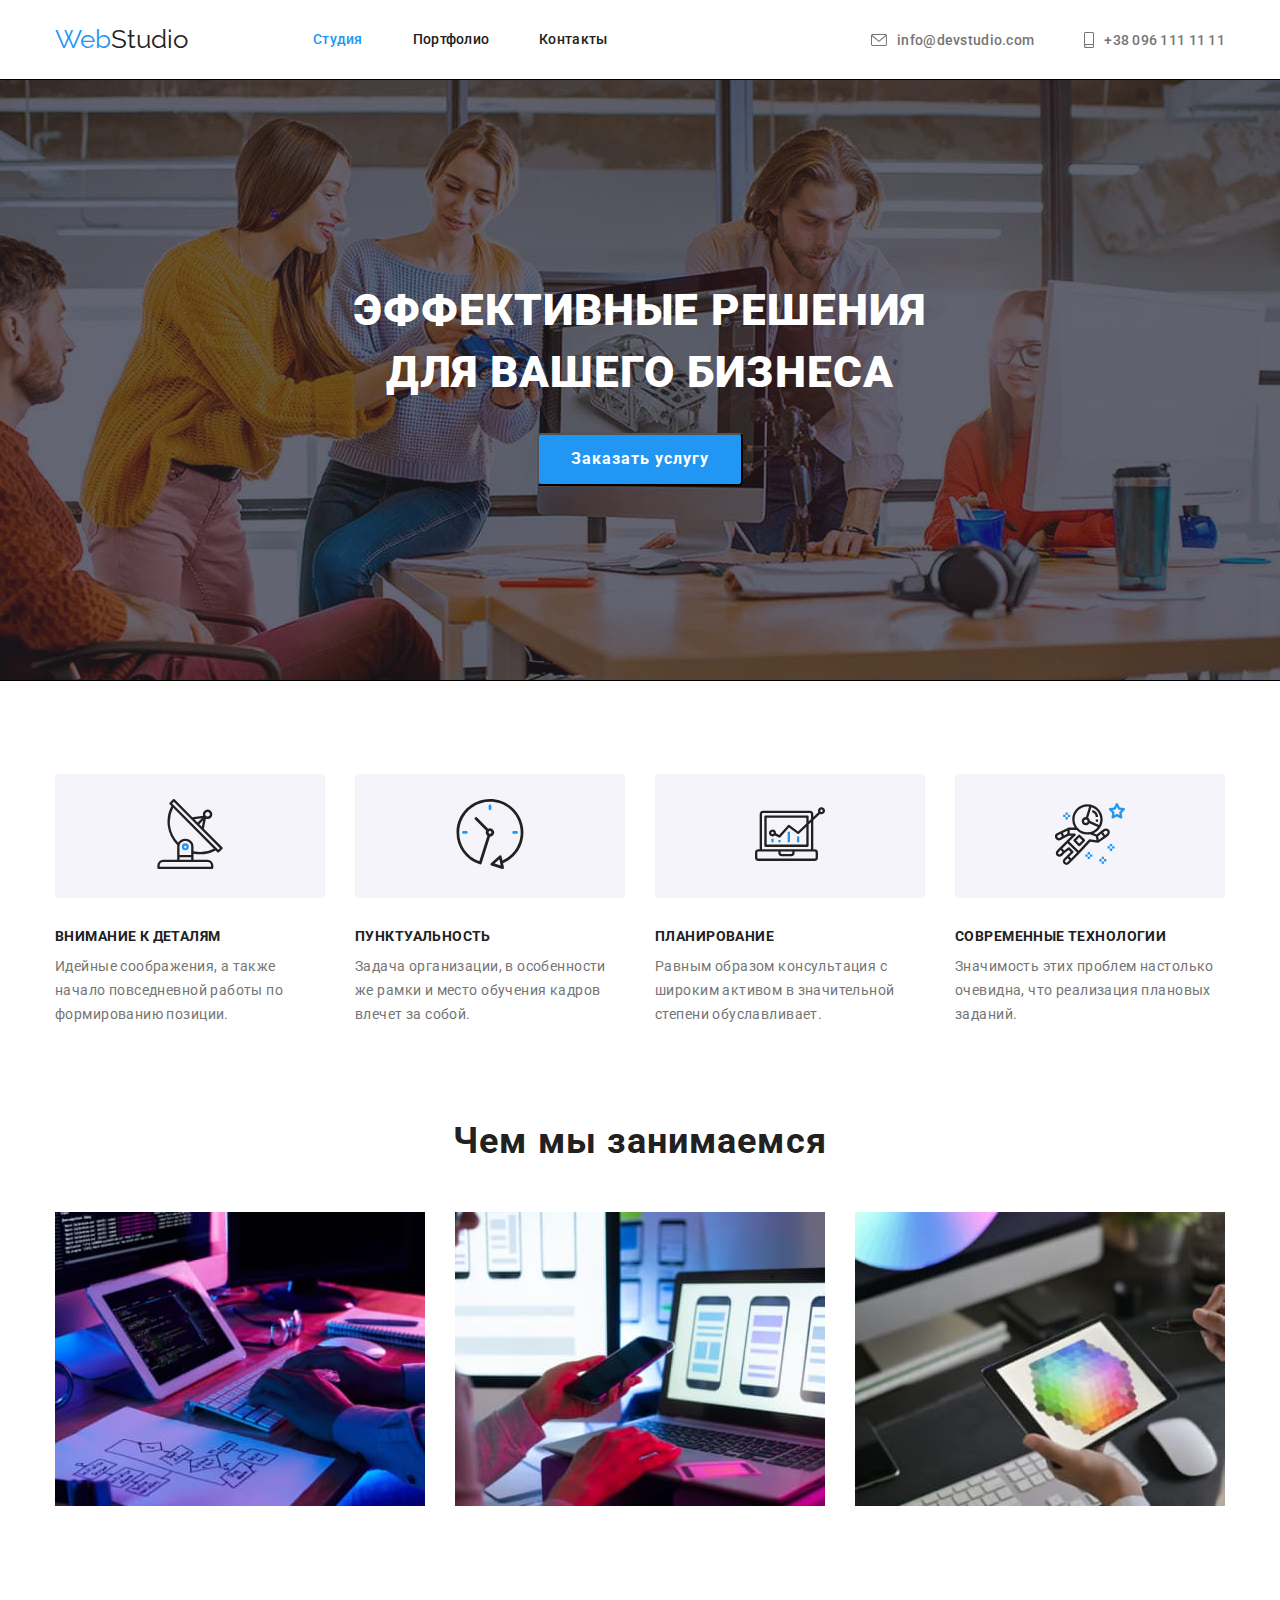
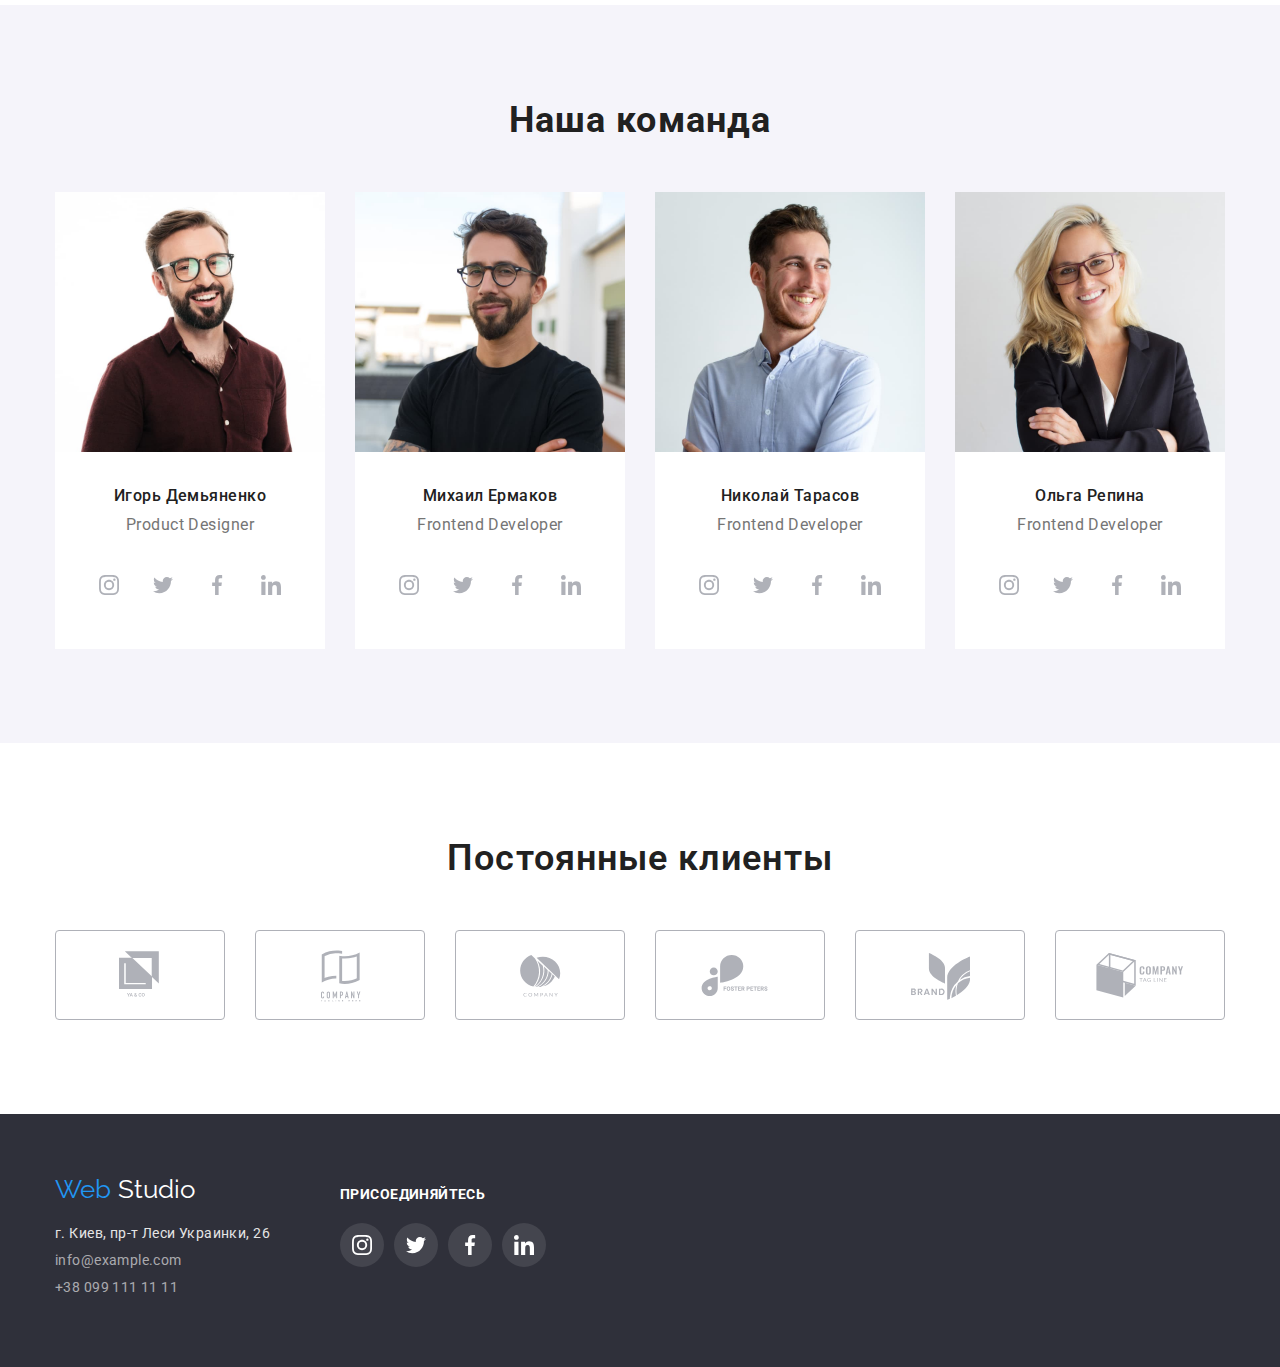
==== index.html @ b0efb330 "hw 5 header header ansmation" ====
<!DOCTYPE html>
<html lang="ru">
  <head>
    <meta charset="UTF-8" />
    <meta name="viewport" content="width=, initial-scale=1.0" />
    <title>WebStudio</title>
    <link rel="preconnect" href="https://fonts.gstatic.com" />
    <link
      href="https://fonts.googleapis.com/css2?family=Raleway:wght@700&family=Roboto:wght@400;500;700;900&display=swap"
      rel="stylesheet"
    />
    <link
      rel="stylesheet"
      href="https://cdnjs.cloudflare.com/ajax/libs/modern-normalize/1.0.0/modern-normalize.min.css"
    />
    <link rel="stylesheet" href="./css/style.css" />
  </head>

  <body>
    <header>
      <div class="container">
        <nav class="header-nav">
          <a class="logo" href="./">Web<span class="studio">Studio</span></a>
          <ul class="header-links">
            <li class="nav-item curent-link">
              <a class="header-link" href="./index.html">Студия</a>
            </li>
            <li class="nav-item">
              <a class="header-link" href="./portfolio.html">Портфолио</a>
            </li>
            <li class="nav-item">
              <a class="header-link" href="#footer-ancor">Контакты</a>
            </li>
          </ul>

          <!-- fedback -->
          <ul class="header-contacts">
            <li>
              <a class="header-fedback" href="mailto:info@devstudio.com">
                <svg class="envelope-icon" height="12" width="16">
                  <use href="./optim-svg/symbol-defs.svg#icon-envelope"></use>
                </svg>
                info@devstudio.com
              </a>
            </li>
            <li>
              <a class="header-fedback" href="tel:+380961111111">
                <svg class="smarphone-icon" height="16" width="10">
                  <use href="./optim-svg/symbol-defs.svg#icon-smartphone"></use>
                </svg>
                +38 096 111 11 11
              </a>
            </li>
          </ul>
        </nav>
      </div>
    </header>
    <!-- main -->
    <main>
      <section class="main-section overlay">
        <div class="container">
          <h1>
            Эффективные решения
            <span class="h1-span">для вашего бизнеса</span>
          </h1>
          <form>
            <button class="order-button">Заказать услугу</button>
          </form>
        </div>
      </section>

      <section class="main-discription">
        <div class="container">
          <h2 class="invisible">Наши приимущества</h2>
          <ul class="advantages">
            <li class="item item-antenna">
              <div class="advantages-icon">
                <svg>
                  <use href="./optim-svg/symbol-defs.svg#icon-antenna"></use>
                </svg>
              </div>
              <h3 class="advantages-title">Внимание к деталям</h3>
              <p>
                Идейные соображения, а также начало повседневной работы по
                формированию позиции.
              </p>
            </li>
            <li class="item item-clock">
              <div class="advantages-icon">
                <svg>
                  <use href="./optim-svg/symbol-defs.svg#icon-clock"></use>
                </svg>
              </div>
              <h3 class="advantages-title">Пунктуальность</h3>
              <p>
                Задача организации, в особенности же рамки и место обучения
                кадров влечет за собой.
              </p>
            </li>
            <li class="item item-vector">
              <div class="advantages-icon">
                <svg>
                  <use href="./optim-svg/symbol-defs.svg#icon-diagram"></use>
                </svg>
              </div>
              <h3 class="advantages-title">Планирование</h3>
              <p>
                Равным образом консультация с широким активом в значительной
                степени обуславливает.
              </p>
            </li>
            <li class="item item-astronaut">
              <div class="advantages-icon">
                <svg>
                  <use href="./optim-svg/symbol-defs.svg#icon-astronaut"></use>
                </svg>
              </div>
              <h3 class="advantages-title">Современные технологии</h3>
              <p>
                Значимость этих проблем настолько очевидна, что реализация
                плановых заданий.
              </p>
            </li>
          </ul>
        </div>
      </section>

      <!-- work  -->

      <section class="main-images">
        <div class="container">
          <h2>Чем мы занимаемся</h2>
          <ul class="work-images">
            <li class="item">
              <img src="./images/img.jpg" alt="пишем код" width="370" />
            </li>
            <li class="item">
              <img src="./images/img1.jpg" alt="создаём макет" width="370" />
            </li>
            <li class="item">
              <img src="./images/img2.jpg" alt="рисуем дизайн" width="370" />
            </li>
          </ul>
        </div>
      </section>

      <!-- team  -->

      <section class="team-images">
        <div class="container">
          <h2>Наша команда</h2>
          <ul class="team-units">
            <li class="team-item">
              <img
                src="./images/team/ihor_demianenko.jpg"
                width="270"
                alt="сотрудник"
              />
              <h3>Игорь Демьяненко</h3>
              <p>Product Designer</p>
              <ul class="socials">
                <li>
                  <a class="social link-1" href="">
                    <svg class="social-icons">
                      <use
                        href="./optim-svg/symbol-defs.svg#icon-instagram"
                      ></use>
                    </svg>
                  </a>
                </li>

                <li>
                  <a class="social link-2" href="">
                    <svg class="social-icons">
                      <use
                        href="./optim-svg/symbol-defs.svg#icon-twitter"
                      ></use>
                    </svg>
                  </a>
                </li>

                <li>
                  <a class="social link-3" href="">
                    <svg class="social-icons">
                      <use
                        href="./optim-svg/symbol-defs.svg#icon-facebook"
                      ></use>
                    </svg>
                  </a>
                </li>

                <li>
                  <a class="social" href="">
                    <svg class="social-icons">
                      <use
                        href="./optim-svg/symbol-defs.svg#icon-linkedin"
                      ></use>
                    </svg>
                  </a>
                </li>
              </ul>
            </li>

            <li class="team-item">
              <img
                src="./images/team/michail_ermacov.jpg"
                width="270"
                alt="сотрудник"
              />
              <h3>Михаил Ермаков</h3>
              <p>Frontend Developer</p>
              <ul class="socials">
                <li>
                  <a class="social link-1" href="">
                    <svg class="social-icons">
                      <use
                        href="./optim-svg/symbol-defs.svg#icon-instagram"
                      ></use>
                    </svg>
                  </a>
                </li>

                <li>
                  <a class="social link-2" href="">
                    <svg class="social-icons">
                      <use
                        href="./optim-svg/symbol-defs.svg#icon-twitter"
                      ></use>
                    </svg>
                  </a>
                </li>

                <li>
                  <a class="social link-3" href="">
                    <svg class="social-icons">
                      <use
                        href="./optim-svg/symbol-defs.svg#icon-facebook"
                      ></use>
                    </svg>
                  </a>
                </li>

                <li>
                  <a class="social" href="">
                    <svg class="social-icons">
                      <use
                        href="./optim-svg/symbol-defs.svg#icon-linkedin"
                      ></use>
                    </svg>
                  </a>
                </li>
              </ul>
            </li>
            <li class="team-item">
              <img
                src="./images/team/nikolay_tarasov.jpg"
                width="270"
                alt="сотрудник"
              />
              <h3>Николай Тарасов</h3>
              <p>Frontend Developer</p>
              <ul class="socials">
                <li>
                  <a class="social link-1" href="">
                    <svg class="social-icons">
                      <use
                        href="./optim-svg/symbol-defs.svg#icon-instagram"
                      ></use>
                    </svg>
                  </a>
                </li>

                <li>
                  <a class="social link-2" href="">
                    <svg class="social-icons">
                      <use
                        href="./optim-svg/symbol-defs.svg#icon-twitter"
                      ></use>
                    </svg>
                  </a>
                </li>

                <li>
                  <a class="social link-3" href="">
                    <svg class="social-icons">
                      <use
                        href="./optim-svg/symbol-defs.svg#icon-facebook"
                      ></use>
                    </svg>
                  </a>
                </li>

                <li>
                  <a class="social" href="">
                    <svg class="social-icons">
                      <use
                        href="./optim-svg/symbol-defs.svg#icon-linkedin"
                      ></use>
                    </svg>
                  </a>
                </li>
              </ul>
            </li>
            <li class="team-item">
              <img
                src="./images/team/olga_repina.jpg"
                width="270"
                alt="сотрудник"
              />
              <h3>Ольга Репина</h3>
              <p>Frontend Developer</p>
              <ul class="socials">
                <li>
                  <a class="social link-1" href="">
                    <svg class="social-icons">
                      <use
                        href="./optim-svg/symbol-defs.svg#icon-instagram"
                      ></use>
                    </svg>
                  </a>
                </li>

                <li>
                  <a class="social link-2" href="">
                    <svg class="social-icons">
                      <use
                        href="./optim-svg/symbol-defs.svg#icon-twitter"
                      ></use>
                    </svg>
                  </a>
                </li>

                <li>
                  <a class="social link-3" href="">
                    <svg class="social-icons">
                      <use
                        href="./optim-svg/symbol-defs.svg#icon-facebook"
                      ></use>
                    </svg>
                  </a>
                </li>

                <li>
                  <a class="social" href="">
                    <svg class="social-icons">
                      <use
                        href="./optim-svg/symbol-defs.svg#icon-linkedin"
                      ></use>
                    </svg>
                  </a>
                </li>
              </ul>
            </li>
          </ul>
        </div>
      </section>
      <!-- partners -->
      <section class="regular-customers">
        <h2>Постоянные клиенты</h2>
        <ul class="customers">
          <li class="partner-logotyp">
            <a class="logotyp logo-1" href="">
              <svg class="customers-icons" width="44" height="49">
                <use
                  class="icons-logo"
                  href="./optim-svg/symbol-defs.svg#icon-logo-1"
                ></use>
              </svg>
            </a>
          </li>

          <li class="partner-logotyp">
            <a class="logotyp logo-2" href="">
              <svg class="customers-icons" width="40" height="52">
                <use
                  class="icons-logo"
                  href="./optim-svg/symbol-defs.svg#icon-logo-2"
                ></use>
              </svg>
            </a>
          </li>

          <li class="partner-logotyp">
            <a class="logotyp logo-3" href="">
              <svg class="customers-icons" width="41" height="42">
                <use
                  class="icons-logo"
                  href="./optim-svg/symbol-defs.svg#icon-logo-3"
                ></use>
              </svg>
            </a>
          </li>

          <li class="partner-logotyp">
            <a class="logotyp logo-4" href="">
              <svg class="customers-icons" width="80" height="42">
                <use
                  class="icons-logo"
                  href="./optim-svg/symbol-defs.svg#icon-logo-4"
                ></use>
              </svg>
            </a>
          </li>
          <li class="partner-logotyp">
            <a class="logotyp logo-5" href="">
              <svg class="customers-icons" width="59" height="47">
                <use
                  class="icons-logo"
                  href="./optim-svg/symbol-defs.svg#icon-logo-5"
                ></use>
              </svg>
            </a>
          </li>
          <li class="partner-logotyp">
            <a class="logotyp logo-6" href="">
              <svg class="customers-icons" width="88" height="45">
                <use
                  class="icons-logo"
                  href="./optim-svg/symbol-defs.svg#icon-logo-6"
                ></use>
              </svg>
            </a>
          </li>
        </ul>
      </section>
    </main>

    <footer>
      <div class="container footer-container">
        <div class="footer-contacts-container">
          <a class="logo-footer" href="./">
            Web
            <span class="logo-color"> Studio </span>
          </a>
          <ul class="footer-fedback">
            <li class="footer-item">
              <address>г. Киев, пр-т Леси Украинки, 26</address>
            </li>
            <li class="footer-item">
              <a href="mailto:info@example.com"> info@example.com </a>
            </li>
            <li class="footer-item phone">
              <a href="tel:+380991111111"> +38 099 111 11 11 </a>
            </li>
          </ul>
        </div>
        <div class="social-container">
          <h3>присоединяйтесь</h3>
          <ul class="footer-socials">
            <li class="social-item">
              <a class="footer-accent" href="http://www.instagram.com/">
                <div class="social-background">
                  <svg class="footer-icon">
                    <use
                      href="./optim-svg/symbol-defs.svg#icon-instagram"
                    ></use>
                  </svg>
                </div>
              </a>
            </li>
            <li class="social-item">
              <a class="footer-accent" href="http://twitter.com/?lang=uk">
                <div class="social-background">
                  <svg class="footer-icon">
                    <use href="./optim-svg/symbol-defs.svg#icon-twitter"></use>
                  </svg>
                </div>
              </a>
            </li>
            <li class="social-item">
              <a class="footer-accent" href="http://facebook.com/">
                <div class="social-background">
                  <svg class="footer-icon">
                    <use href="./optim-svg/symbol-defs.svg#icon-facebook"></use>
                  </svg>
                </div>
              </a>
            </li>
            <li class="social-item">
              <a class="footer-accent" href="https://www.linkedin.com/">
                <div class="social-background">
                  <svg class="footer-icon">
                    <use href="./optim-svg/symbol-defs.svg#icon-linkedin"></use>
                  </svg>
                </div>
              </a>
            </li>
          </ul>
        </div>
      </div>
    </footer>
  </body>
</html>
---- css/style.css ----
* {
  list-style: none;
  text-decoration: none;
  font-family: "Roboto", sans-serif;
}
/* #ffffff; основний білий колір*/
/* #E5E5E5; білий колір фону*/
/* #F5F4FA; темніший білий вторинний колір фону */
/* #2F303A; сірий фон футтера*/
/* #757575; сірий колір основного тексту*/
/* #212121; чорний колір заголовків та підзаголовків*/
/* #2196F3; блакитний колір акцетів*/

:root {
  --primary-white-color: #ffffff;
  --main-background-color: #e5e5e5;
  --second-background-color: #f5f4fa;
  --dark-background-color: #2f303a;

  --accent-color: #2196f3;

  --main-text-color: #757575;
  --title-text-color: #212121;
  --footer-tel-color: rgba(255, 255, 255, 0.6);

  --animation-duration: 250ms;
  --animation-type: linear;
}
/* common */
.container {
  width: 1200px;
  margin-left: auto;
  margin-right: auto;
  padding: 0 15px;
}
h1,
h2,
h3,
p,
ul {
  margin-top: 0;
  margin-bottom: 0;
  padding-left: 0;
}
a {
  text-decoration: none;
  list-style: none;
}
body {
  font-family: Roboto, sans-serif;
  color: var(--main-text-color);
}
button {
  cursor: pointer;
  border-radius: 4px;
}
.invisible {
  position: absolute;
  width: 1px;
  height: 1px;
  margin: -1px;
  border: 0;
  padding: 0;
  white-space: nowrap;
  clip-path: inset(100%);
  clip: rect(0 0 0 0);
  overflow: hidden;
}

/* header */
header {
  background-color: var(--primary-white-color);
}
/*header logo */
.studio {
  color: var(--title-text-color);
  font-family: Raleway, sans-serif;
}
.logo {
  color: var(--accent-color);
  font-family: Raleway, sans-serif;
  font-size: 26px;
  line-height: 1.2;
  margin-right: 93px;
}

.header-nav,
.header-links,
.header-contacts {
  display: flex;
  align-items: center;
}

.header-nav .nav-item .header-fedback {
  padding: 52px 0;
}
.nav-item .header-fedback + .header-fedback {
  margin-left: 50px;
}
.header-link {
  position: relative;
  padding: 32px 0;
}
.header-link::after {
  content: "";
  position: absolute;
  display: block;
  width: 100%;
  bottom: 0;
  left: 0;
  border-radius: 2px;
  height: 4px;
  opacity: 0;
  transition: opacity var(--animation-duration) var(--animation-type);
  background-color: var(--accent-color);
}

.header-link:hover::after {
  opacity: 1;
}
.curent-link {
  color: var(--accent-color);
}

.header-fedback {
  display: flex;
  align-items: center;
  margin-left: auto;
  fill: var(--main-text-color);
}
.envelope-icon {
  margin-right: 10px;
}
.smarphone-icon {
  margin-right: 10px;
  height: 16px;
  width: 10px;
}

.header-links {
  padding: 32px;
  font-weight: 500;
  font-size: 14px;
  line-height: 1.14;
  letter-spacing: 0.02em;
  color: var(--title-text-color);
  transition: color var(--animation-duration) var(--animation-type);
}
.header-links > .nav-item:not(:last-child) {
  margin-right: 50px;
}

.header-links a,
.header-contacts a {
  color: inherit;
}
.header-links a:focus,
.header-links a:hover,
.header-contacts a:focus,
.header-contacts a:hover {
  fill: var(--accent-color);
  color: var(--accent-color);
  transition: color var(--animation-duration) var(--animation-type);
}
.header-contacts {
  margin-left: auto;
}
/* fedback */
.header-fedback {
  font-style: normal;
  font-weight: 500;
  font-size: 14px;
  line-height: 1.2;
  letter-spacing: 0.02em;
  margin-left: 50px;
  margin-right: auto;
}

/* footer */
.footer-container {
  display: flex;
}

footer {
  background-color: var(--dark-background-color);
}

/* footer logo */
.logo-footer {
  margin-bottom: 20px;
  margin-top: 60px;
  font-size: 26px;
  line-height: 1.2;
  color: var(--accent-color);
  font-family: Raleway, sans-serif;
  display: inline-block;
}
.logo-color {
  color: var(--primary-white-color);
  font-family: Raleway, sans-serif;
}
.footer-fedback a {
  color: rgba(255, 255, 255, 0.6);
  font-size: 14px;
  line-height: 1.2;
  letter-spacing: 0.03em;
}
.footer-fedback .footer-item + .footer-item {
  margin-top: 9px;
}

footer address {
  color: var(--main-background-color);
  font-style: normal;
  font-weight: 400;
  font-size: 14px;
  line-height: 1.2;
  letter-spacing: 0.03em;
}
.social-container {
  margin-left: 70px;
  margin-top: 72px;
}
.social-container h3 {
  font-style: normal;
  font-weight: bold;
  font-size: 14px;
  line-height: 1.2;
  letter-spacing: 0.03em;
  text-transform: uppercase;
  color: var(--primary-white-color);
  letter-spacing: 0.03em;
}
.footer-socials {
  display: flex;
  flex-wrap: wrap;
  align-items: center;
  width: 206px;
  margin-bottom: 100px;
  padding-top: 20px;
}
.social-background {
  background-color: rgba(255, 255, 255, 0.1);
  padding: 12px;
  border-radius: 50%;
}

.footer-accent:hover .social-background,
.footer-accent:focus .social-background {
  background-color: var(--accent-color);
}
.footer-icon {
  display: flex;
  align-items: center;
  fill: var(--primary-white-color);
  width: 20px;
  height: 20px;
}

.social-item:not(:last-child) {
  margin-right: 10px;
}
/* !!!index!!!*/

/* main section */
.h1-span {
  display: block;
}
.main-section {
  padding-top: 200px;
  padding-bottom: 200px;
  text-align: center;
  letter-spacing: 0.06em;
}
.overlay {
  max-width: 1600px;
  height: 600px;
  margin-left: auto;
  margin-right: auto;
  outline: 1px solid black;
  background: #1d1d1c;
  background-image: linear-gradient(
      to right,
      rgba(47, 48, 58, 0.4),
      rgba(38, 38, 43, 0.4)
    ),
    url("../optim-backgrounds/overlay\ .jpg");
  background-repeat: no-repeat;
  background-position: center;
  background-size: cover;
}

.main-section h1 {
  width: 696px;
  color: var(--primary-white-color);
  font-weight: 900;
  font-size: 44px;
  line-height: 1.4;
  text-transform: uppercase;
  padding: 0;
  align-items: center;
  margin: 0 auto;
}
/* order a service */
.main-section button {
  background-color: var(--accent-color);
  color: var(--primary-white-color);
  font-size: 16px;
  line-height: 1.8;
  align-items: center;
  text-align: center;
  letter-spacing: 0.06em;
}
.order-button {
  margin-top: 30px;
  padding: 10px 32px;
  font-weight: bold;
  font-size: 16px;
  line-height: 1.8;
  letter-spacing: 0.06em;
}

/* наши приимущества */
.advantages-icon {
  background-color: var(--second-background-color);
  border-radius: 4px;
  padding: 25px 100px;
}
.advantages-icon svg {
  width: 70px;
  height: 70px;
}

.advantages {
  display: flex;
}

.advantages .item + .item {
  margin-left: 30px;
}
.main-discription {
  padding-top: 94px;
  padding-bottom: 94px;
}
.advantages-title {
  margin-top: 30px;
}

.work-images {
  display: flex;
}
.main-discription,
.main-images {
  background-color: var(--primary-white-color);
}
.main-discription h3 {
  color: var(--title-text-color);
  font-weight: 700;
  font-size: 14px;
  line-height: 1.2;
  letter-spacing: 0.03em;
  text-transform: uppercase;
}
.main-discription p {
  color: var(--main-text-color);
  font-size: 14px;
  line-height: 1.7;
  letter-spacing: 0.03em;
}
.advantages-title {
  margin-bottom: 10px;
}

/* work */
.main-images {
  padding-bottom: 94px;
}
.main-images h2 {
  margin-bottom: 50px;
  font-weight: 700;
  font-size: 36px;
  line-height: 1.16;
  text-align: center;
  letter-spacing: 0.03em;

  color: var(--title-text-color);
}
.work-images .item + .item {
  margin-left: 30px;
}

.team-images {
  background-color: var(--second-background-color);
  padding: 94px 0;
}
.team-images h2 {
  color: var(--title-text-color);
  font-weight: 700;
  font-size: 36px;
  line-height: 1.2;
  letter-spacing: 0.03em;
  text-align: center;
  margin-bottom: 50px;
}
/* team */
.team-images h3 {
  color: var(--title-text-color);
  font-weight: 500;
  font-size: 16px;
  line-height: 1.2;
  letter-spacing: 0.03em;
  margin-top: 30px;
}
.team-images p {
  color: var(--main-text-color);
  font-size: 16px;
  line-height: 1.2;
  letter-spacing: 0.03em;
}
.team-units {
  display: flex;
}
.team-units .team-item + .team-item {
  margin-left: 30px;
}
.team-item {
  text-align: center;
  background-color: var(--primary-white-color);
}
.social {
  display: flex;
  fill: #afb1b8;
  padding: 12px;
  border-radius: 50%;
}
.socials {
  display: flex;
  justify-content: center;
  align-items: center;
  padding: 28px 0 42px;
}

.social-radius:not(:last-child) {
  margin-right: 10px;
}
.social-icons {
  height: 20px;
  width: 20px;
}
.social:hover,
.social:focus,
.social-radius:hover,
.social-radius:focus {
  background-color: var(--accent-color);
  fill: var(--primary-white-color);
  border-color: var(--accent-color);
}
.link-1,
.link-2,
.link-3 {
  margin-right: 10px;
}

.team-images p {
  margin-top: 10px;
}
/* Постійні клієнти */
.customers {
  display: inline-flex;
  justify-content: center;
  align-items: center;
}

.partner-logotyp + .partner-logotyp {
  margin-left: 30px;
}
.logotyp {
  display: inline-block;
}

.logotyp {
  box-sizing: border-box;
  height: 90px;
  width: 170px;
  border-radius: 4px;
  border: 1px solid #afb1b8;
  fill: #afb1b8;
}
.logo-1 {
  padding: 20px 63px;
}
.logo-2 {
  padding: 19px 65px;
}
.logo-3 {
  padding: 24px 64px;
}
.logo-4 {
  padding: 24px 45px;
}
.logo-5 {
  padding: 22px 55px;
}
.logo-6 {
  padding: 22px 40px;
}
.logotyp:hover,
.logotyp:focus {
  fill: #2196f3;
  border: 1px solid #2196f3;
}
.regular-customers {
  color: var(--title-text-color);
  font-weight: 700;
  font-size: 36px;
  line-height: 1.2;
  letter-spacing: 0.03em;
  text-align: center;
  padding-bottom: 94px;
  padding-top: 94px;
}
.regular-customers h2 {
  margin-bottom: 50px;
  font-weight: 600;
  font-size: 36px;
  line-height: 1.2;
  text-align: center;
  letter-spacing: 0.03em;
}
/*  portfolio */

.filter-butons {
  display: flex;
  align-items: center;
  margin-bottom: 50px;
  justify-content: center;
}
.filter-butons button {
  padding: 6px 22px;
  border: 0px;
}
.button-item + .button-item {
  margin-left: 9px;
}
.button-item:focus,
.button-item:hover {
  box-shadow: 0px 3px 1px rgba(0, 0, 0, 0.1), 0px 1px 2px rgba(0, 0, 0, 0.08),
    0px 2px 2px rgba(0, 0, 0, 0.12);
}
.button-item {
  transition: color var(--animation-duration) var(--animation-type);
}
.galeria-images {
  display: flex;
  align-items: center;
}
.hero {
  background-color: var(--primary-white-color);
  padding: 94px 0;
  border-top: 1px solid #ececec;
}
.portfolio-filter button {
  color: var(--title-text-color);
  font-weight: 500;
  font-size: 16px;
  line-height: 1.6;
  letter-spacing: 0.03em;
}
.portfolio-filter button:focus,
.portfolio-filter button:hover {
  background-color: var(--accent-color);
  color: var(--primary-white-color);
}
/* portfolio-items */
.portfolio-items h3 {
  color: var(--title-text-color);
  font-weight: 700;
  font-size: 16px;
  line-height: 1.8;
  letter-spacing: 0.03em;
}
.portfolio-items p {
  color: var(--main-text-color);
  font-weight: 400;
  font-size: 16px;
  line-height: 1.8;
  letter-spacing: 0.03em;
}
.portfolio-items {
  display: flex;
  flex-wrap: wrap;
}
.galeria-images {
  border: 1px solid #eeeeee;
  width: 370px;
  margin-right: 30px;
  margin-bottom: 30px;
}
/* ховає обводку при фокусі в галереї */
.galeria-images:active,
:hover,
:focus {
  outline: 0;
  outline-offset: 0;
}
.galeria-images a:focus,
.galeria-images a:hover {
  box-shadow: 0px 1px 1px rgba(0, 0, 0, 0.12), 0px 4px 4px rgba(0, 0, 0, 0.06),
    1px 4px 6px rgba(0, 0, 0, 0.16);
}
.galeria-images:nth-child(3n) {
  margin-right: 0;
}
.galeria-images:nth-last-child(-n + 3) {
  margin-bottom: 0px;
}
.foto-discription {
  padding: 20px 24px;
}
.foto-discription h3 {
  margin-bottom: 4px;
}
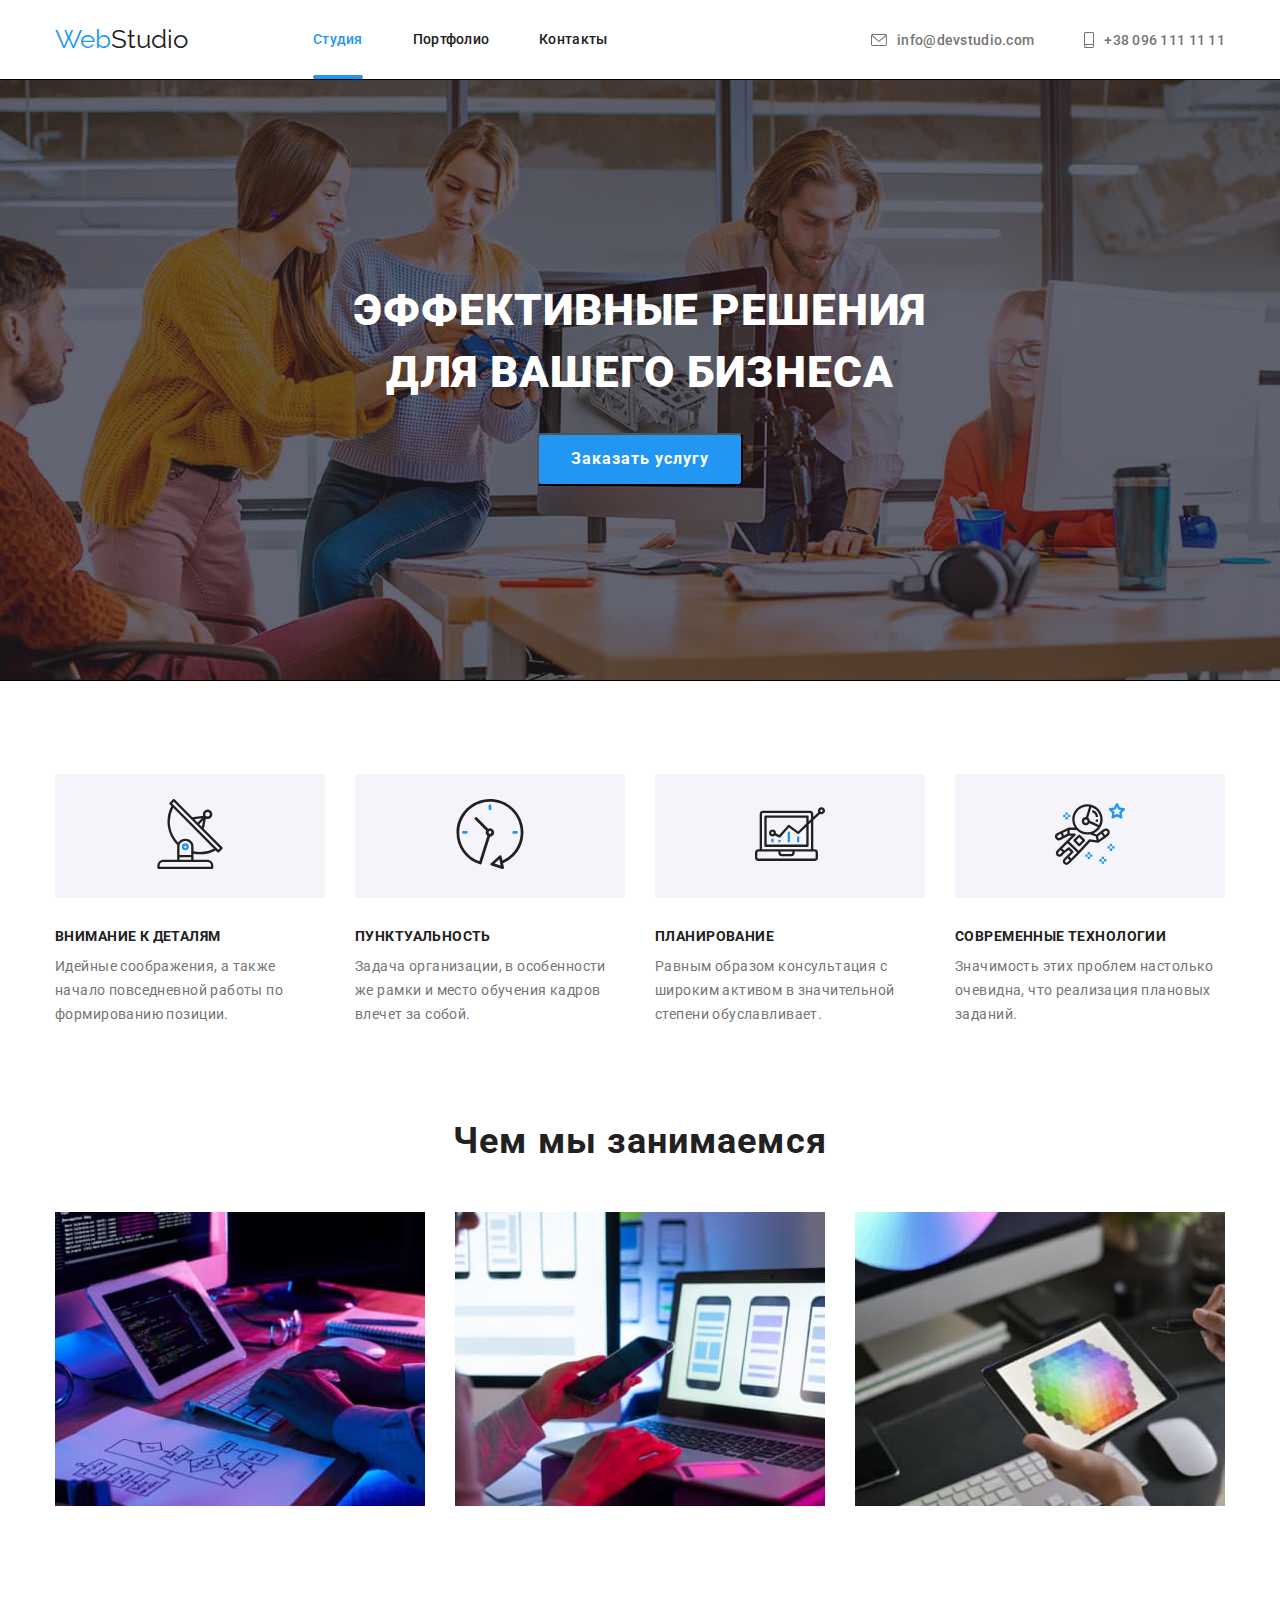
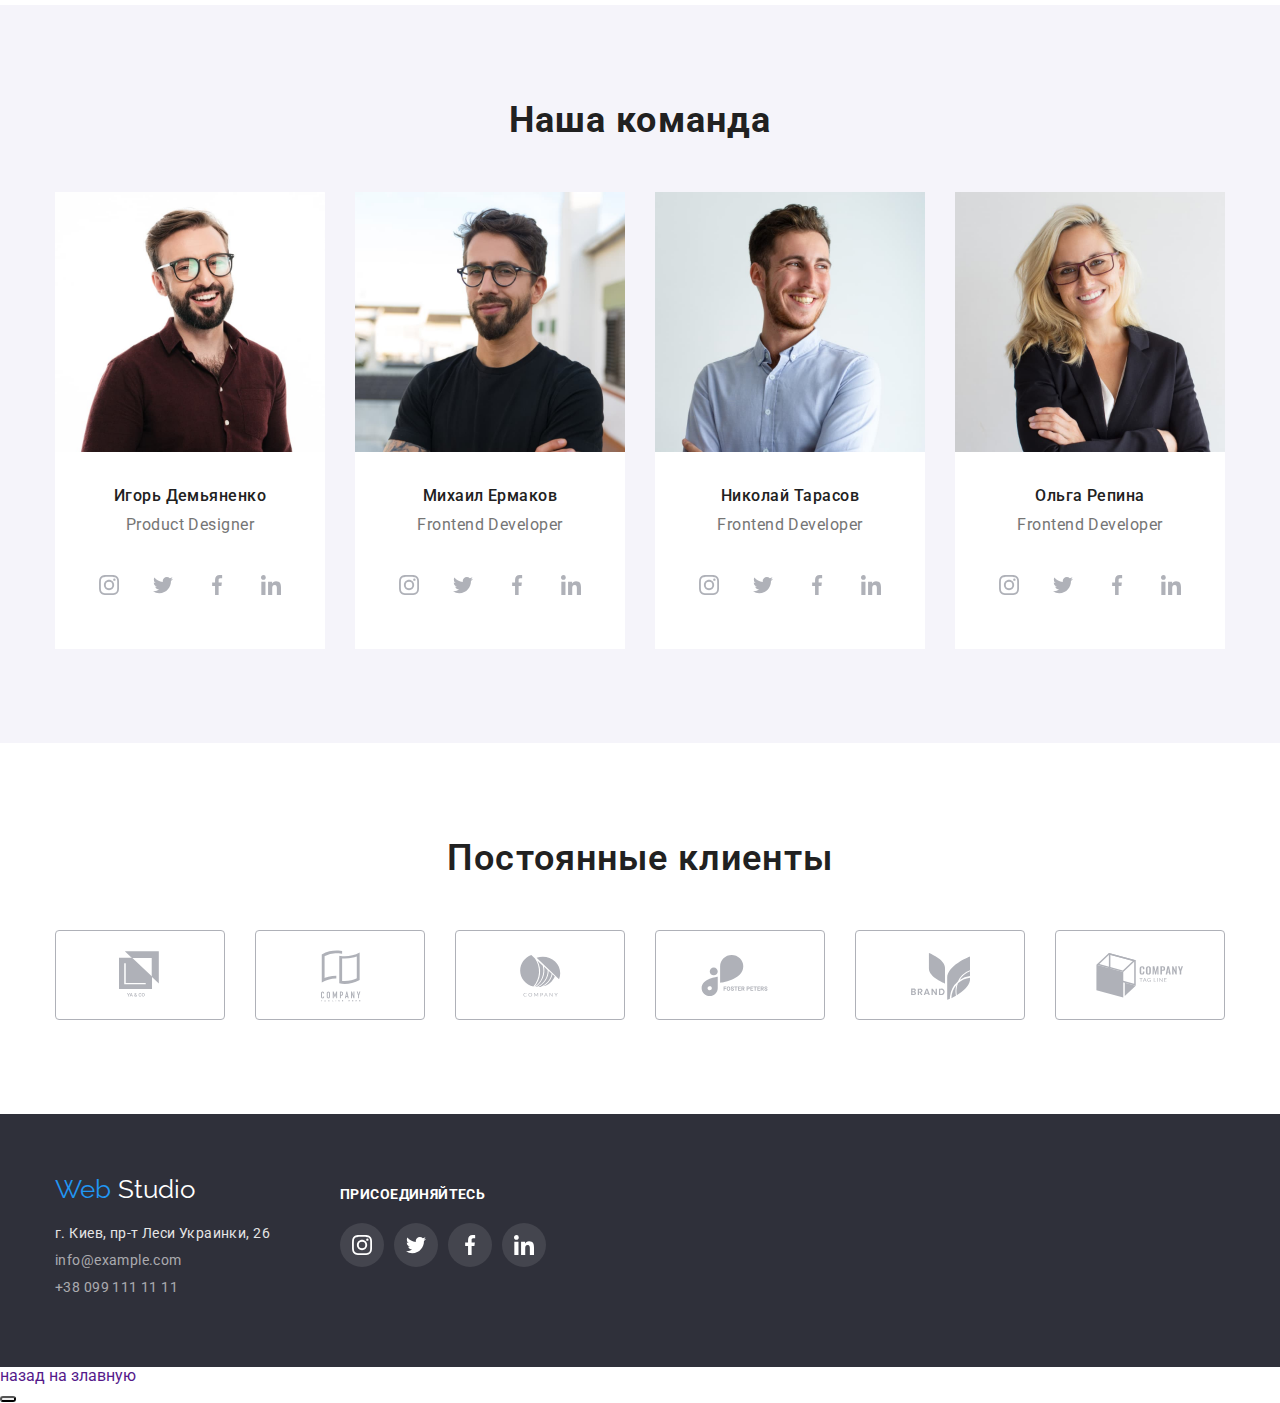
==== commit ecdf373b: "hw 5 backdrop+js" ====
--- a/index.html
+++ b/index.html
@@ -64,7 +64,9 @@
             <span class="h1-span">для вашего бизнеса</span>
           </h1>
           <form>
-            <button class="order-button">Заказать услугу</button>
+            <button class="order-button" data-modal-open>
+              Заказать услугу
+            </button>
           </form>
         </div>
       </section>
@@ -489,5 +491,21 @@
         </div>
       </div>
     </footer>
+    <!-- modal+ backdrop -->
+    <a href="">назад на злавную</a>
+    <p></p>
+    <button></button>
+
+    <div class="backdrop is-hidden" data-modal>
+      <div class="modal">
+        <button data-modal-close>
+          <svg class="icon-close-black" width="18" height="18">
+            <use href="./optim-svg/symbol-defs.svg#icon-close-black"></use>
+          </svg>
+        </button>
+        <p></p>
+      </div>
+    </div>
+    <script src="./js/modal.js"></script>
   </body>
 </html>
--- a/css/style.css
+++ b/css/style.css
@@ -114,7 +114,8 @@
   transition: opacity var(--animation-duration) var(--animation-type);
   background-color: var(--accent-color);
 }
-
+.curent-link .header-link::after,
+.header-link:focus::after,
 .header-link:hover::after {
   opacity: 1;
 }
@@ -620,3 +621,32 @@
 .foto-discription h3 {
   margin-bottom: 4px;
 }
+
+/* modal+ backdrop */
+
+.backdrop {
+  position: fixed;
+  top: 0;
+  left: 0;
+  width: 100%;
+  height: 100%;
+  background-color: rgba(0, 0, 0, 0.2);
+}
+.backdrop.is-hidden {
+  opacity: 0;
+  pointer-events: none;
+}
+.modal {
+  position: absolute;
+  top: 50%;
+  left: 50%;
+  transform: translate(-50%, -50%);
+  min-width: 528px;
+  min-height: 581px;
+  padding: 8px;
+
+  background-color: var(--primary-white-color);
+  box-shadow: 0px 1px 3px rgba(0, 0, 0, 0.12), 0px 1px 1px rgba(0, 0, 0, 0.14),
+    0px 2px 1px rgba(0, 0, 0, 0.2);
+  border-radius: 4px;
+}
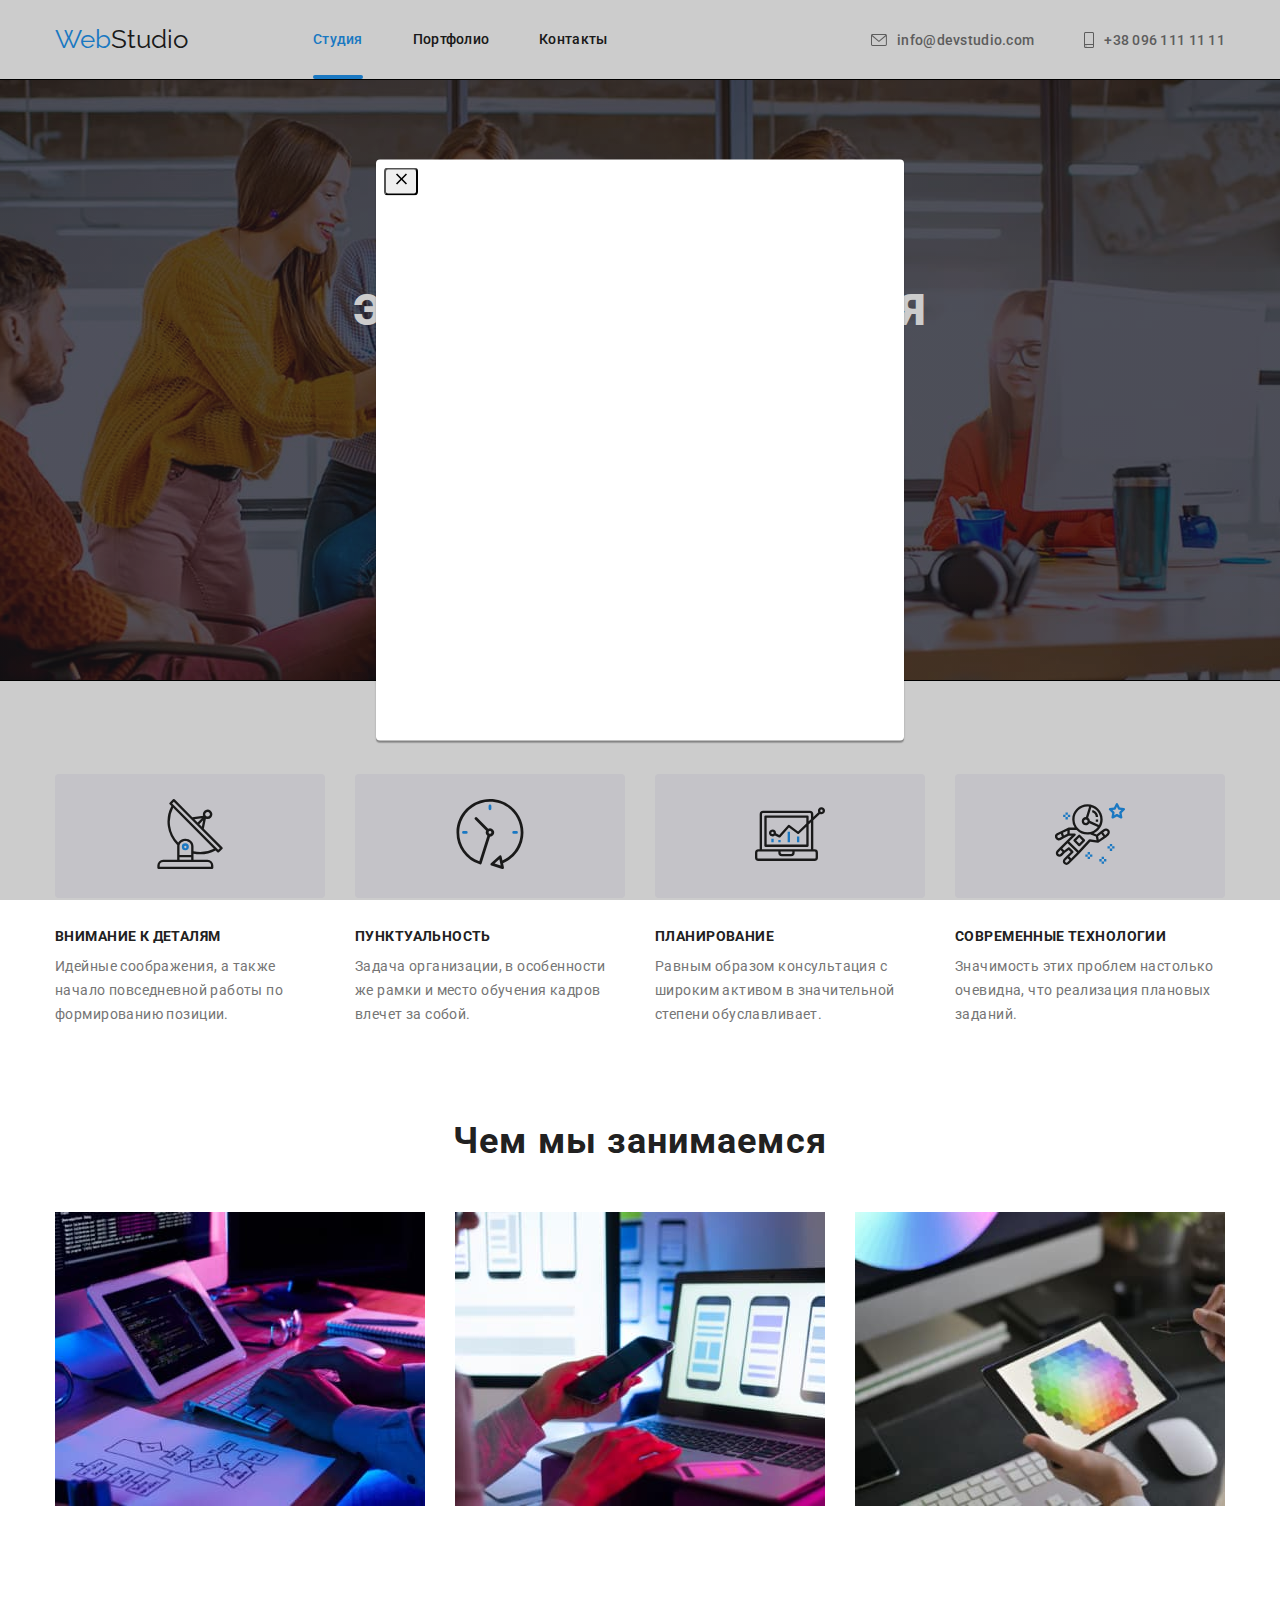
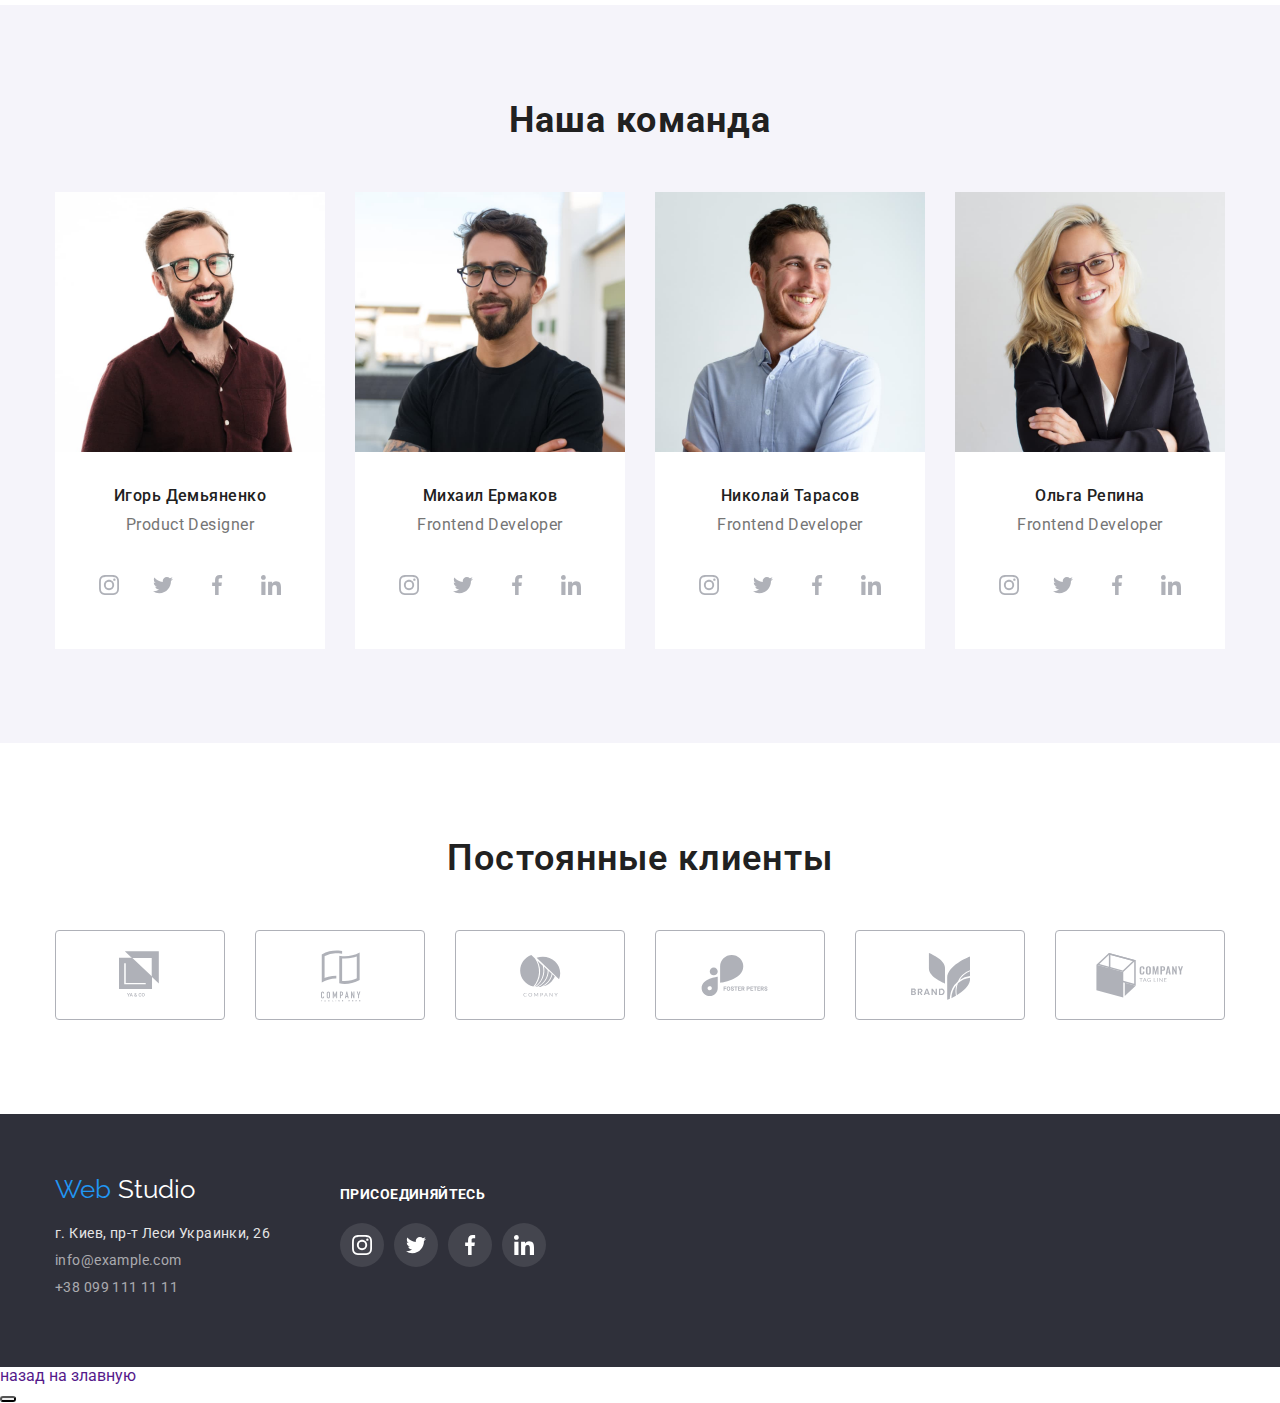
==== commit e9a1876c: "hw 5 backdrop+js" ====
--- a/index.html
+++ b/index.html
@@ -498,7 +498,7 @@
 
     <div class="backdrop is-hidden" data-modal>
       <div class="modal">
-        <button data-modal-close>
+        <button class="" data-modal-close>
           <svg class="icon-close-black" width="18" height="18">
             <use href="./optim-svg/symbol-defs.svg#icon-close-black"></use>
           </svg>
--- a/css/style.css
+++ b/css/style.css
@@ -631,8 +631,10 @@
   width: 100%;
   height: 100%;
   background-color: rgba(0, 0, 0, 0.2);
-}
-.backdrop.is-hidden {
+  opacity: 1;
+  transition: opacity 250ms;
+}
+.backdrop .is-hidden {
   opacity: 0;
   pointer-events: none;
 }
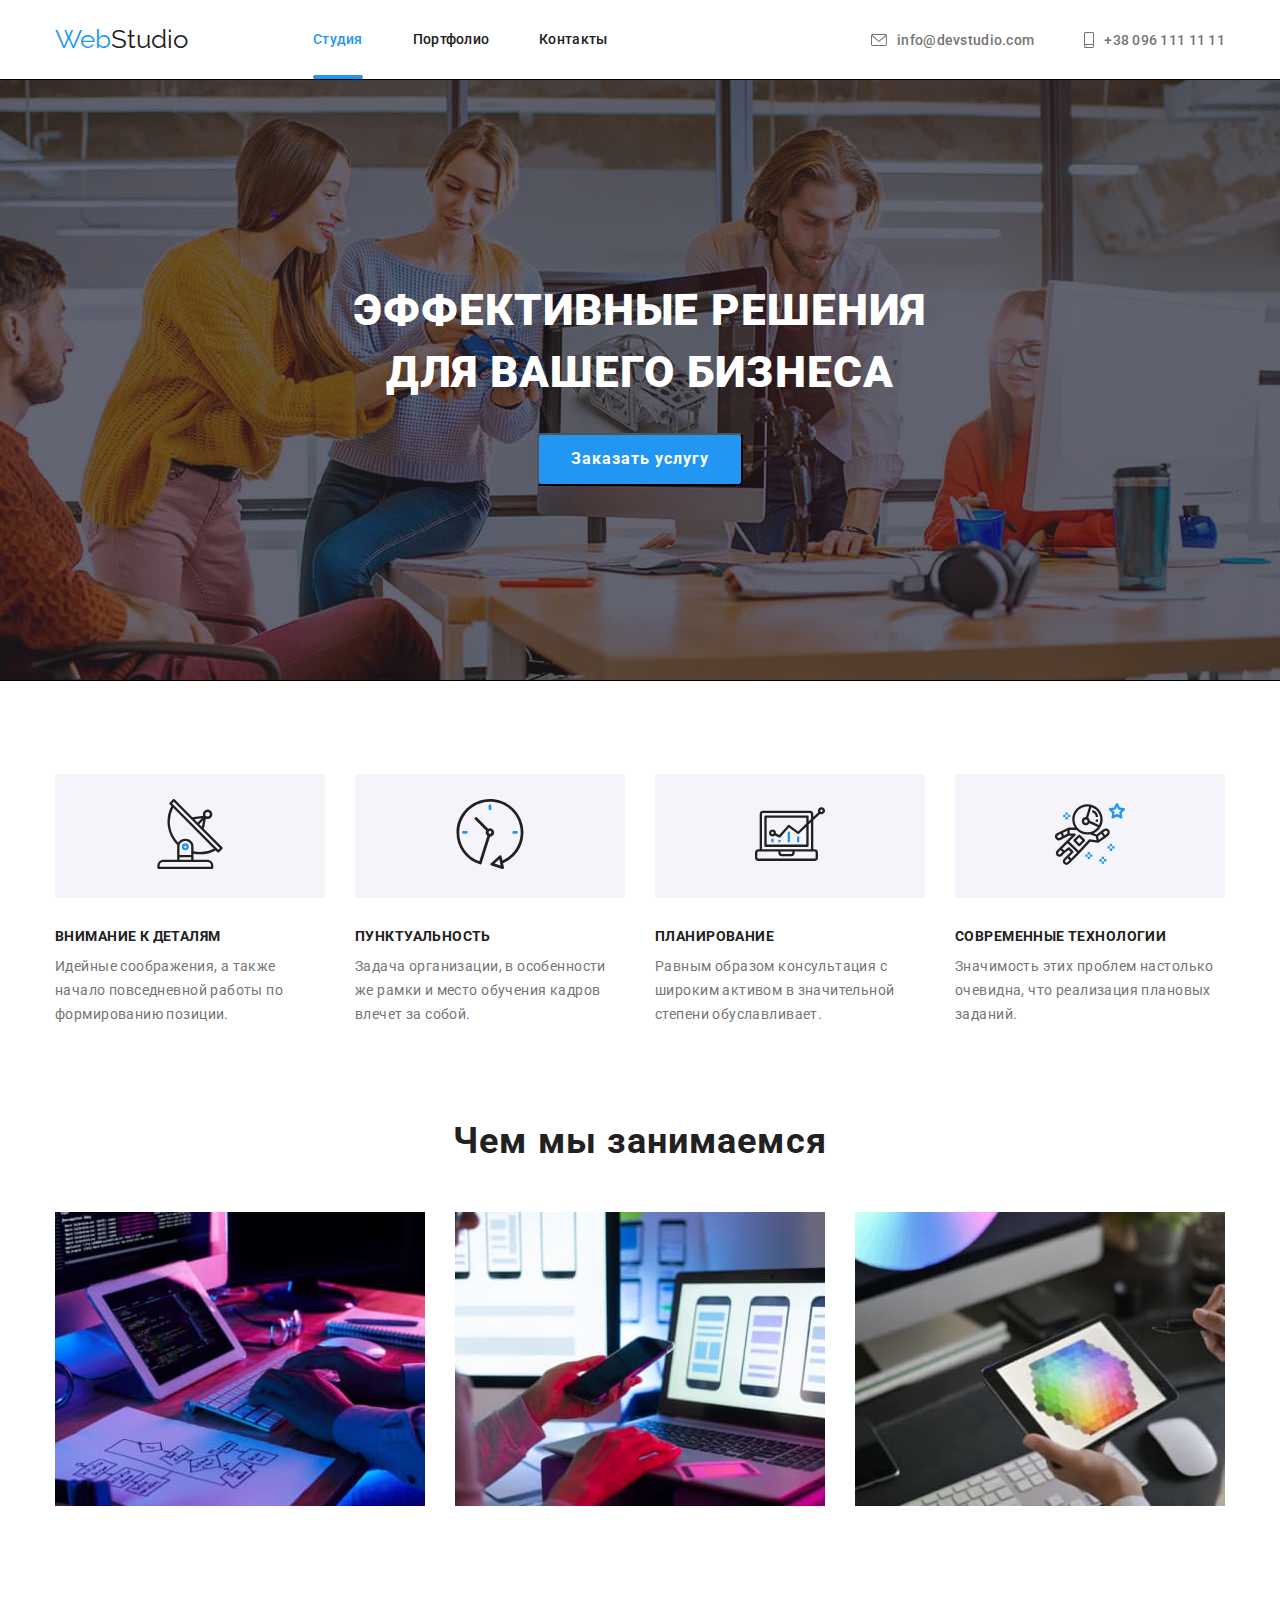
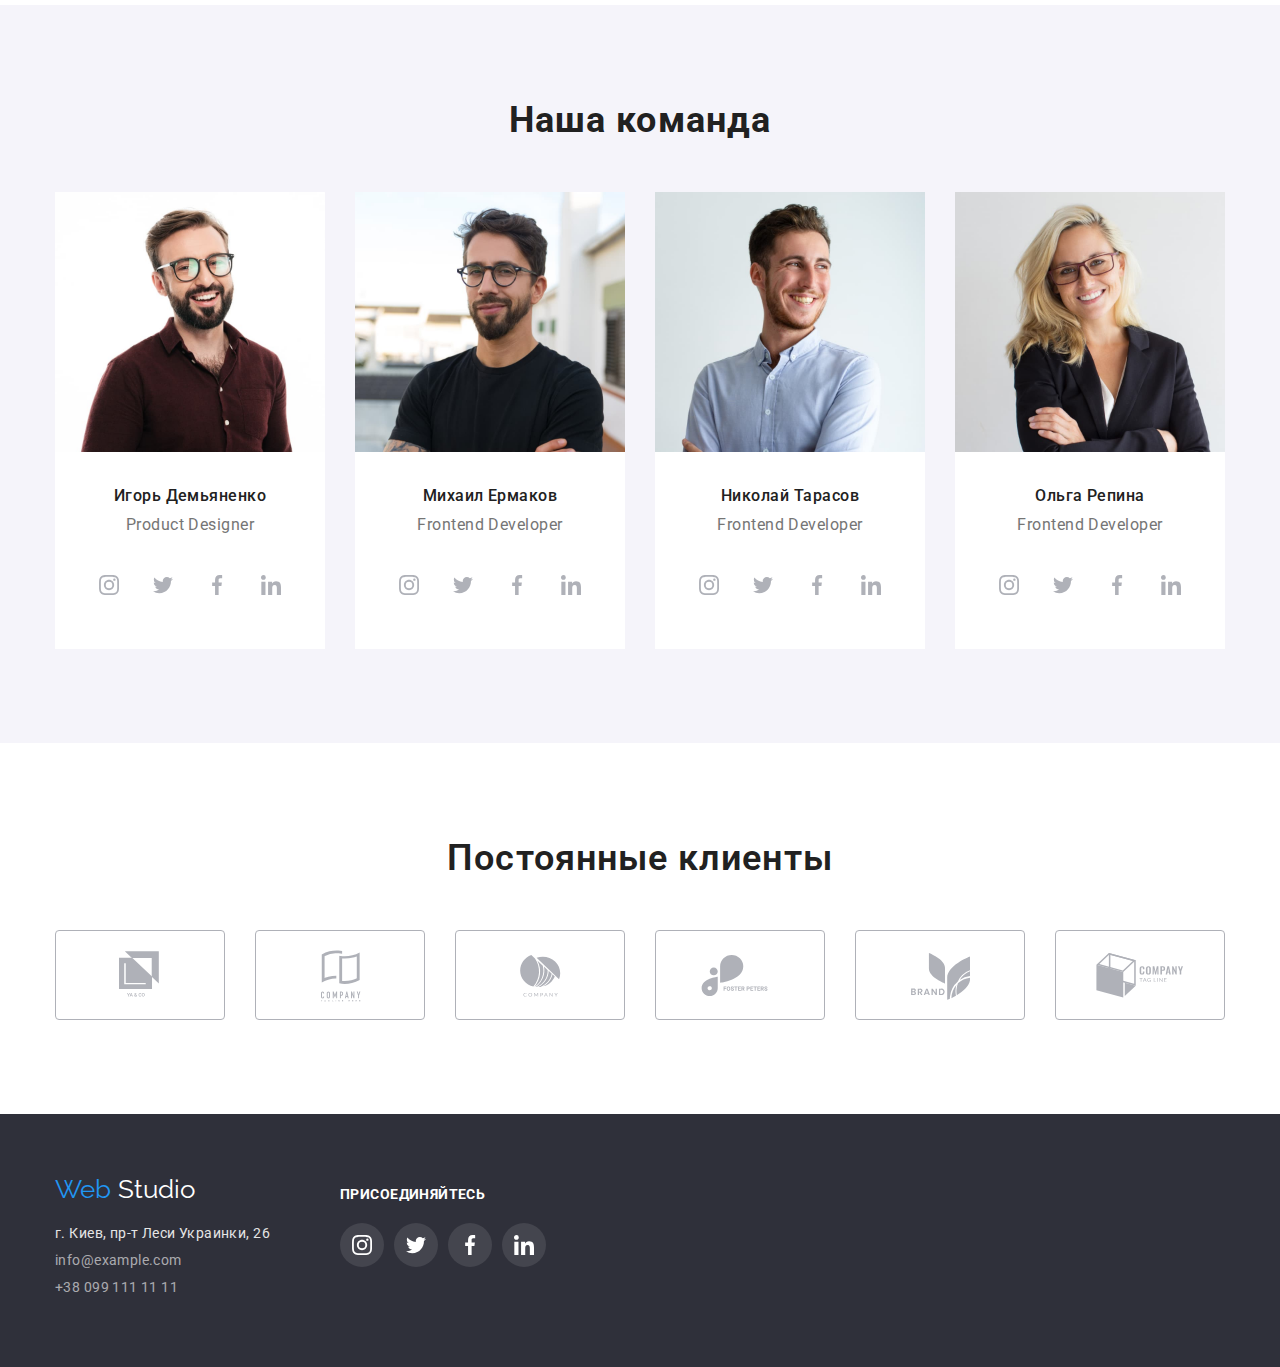
==== commit 85696136: "hw 5 backdrop+js errore" ====
--- a/index.html
+++ b/index.html
@@ -492,13 +492,10 @@
       </div>
     </footer>
     <!-- modal+ backdrop -->
-    <a href="">назад на злавную</a>
-    <p></p>
-    <button></button>
 
     <div class="backdrop is-hidden" data-modal>
       <div class="modal">
-        <button class="" data-modal-close>
+        <button data-modal-close>
           <svg class="icon-close-black" width="18" height="18">
             <use href="./optim-svg/symbol-defs.svg#icon-close-black"></use>
           </svg>
--- a/css/style.css
+++ b/css/style.css
@@ -632,11 +632,12 @@
   height: 100%;
   background-color: rgba(0, 0, 0, 0.2);
   opacity: 1;
-  transition: opacity 250ms;
-}
-.backdrop .is-hidden {
+  transition: opacity 250ms cubic-bezier(0.4, 0, 0.2, 1);
+}
+.backdrop.is-hidden {
   opacity: 0;
   pointer-events: none;
+  transition: opacity 250ms cubic-bezier(0.4, 0, 0.2, 1);
 }
 .modal {
   position: absolute;
@@ -646,7 +647,6 @@
   min-width: 528px;
   min-height: 581px;
   padding: 8px;
-
   background-color: var(--primary-white-color);
   box-shadow: 0px 1px 3px rgba(0, 0, 0, 0.12), 0px 1px 1px rgba(0, 0, 0, 0.14),
     0px 2px 1px rgba(0, 0, 0, 0.2);
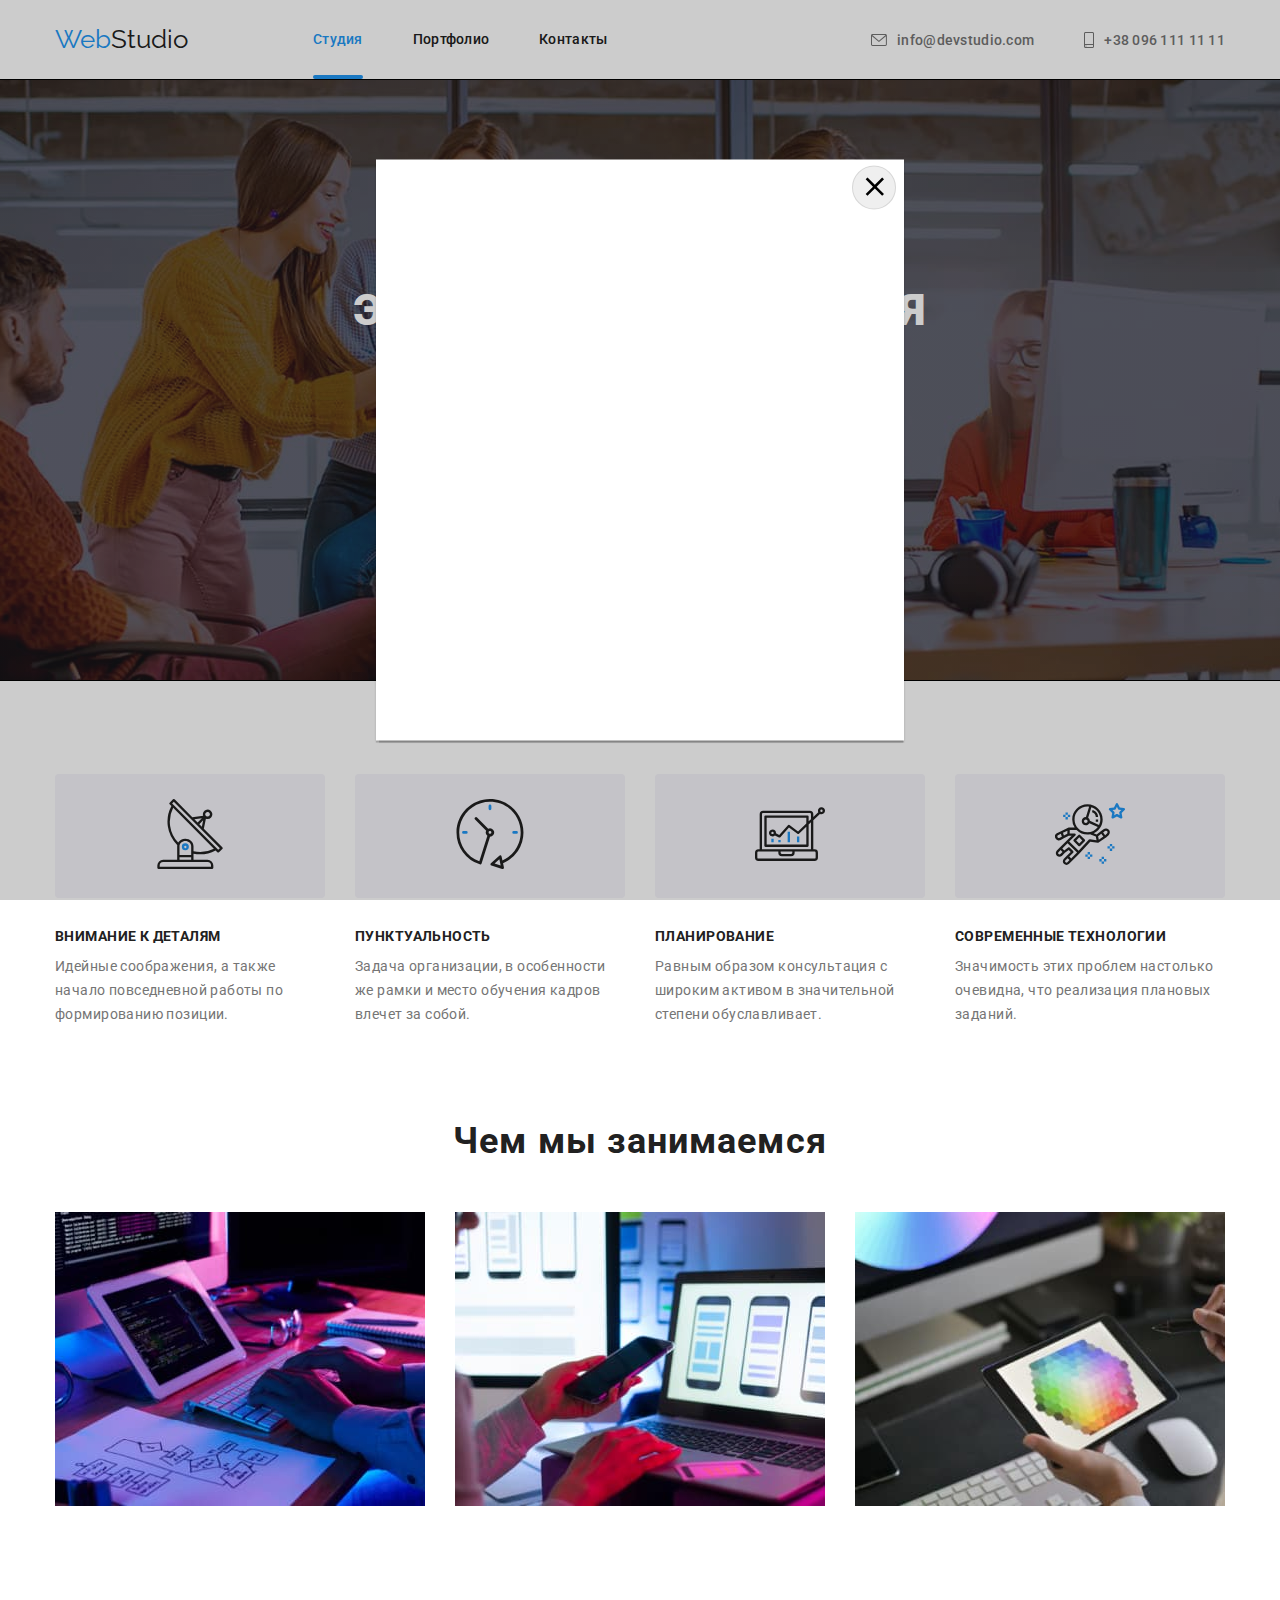
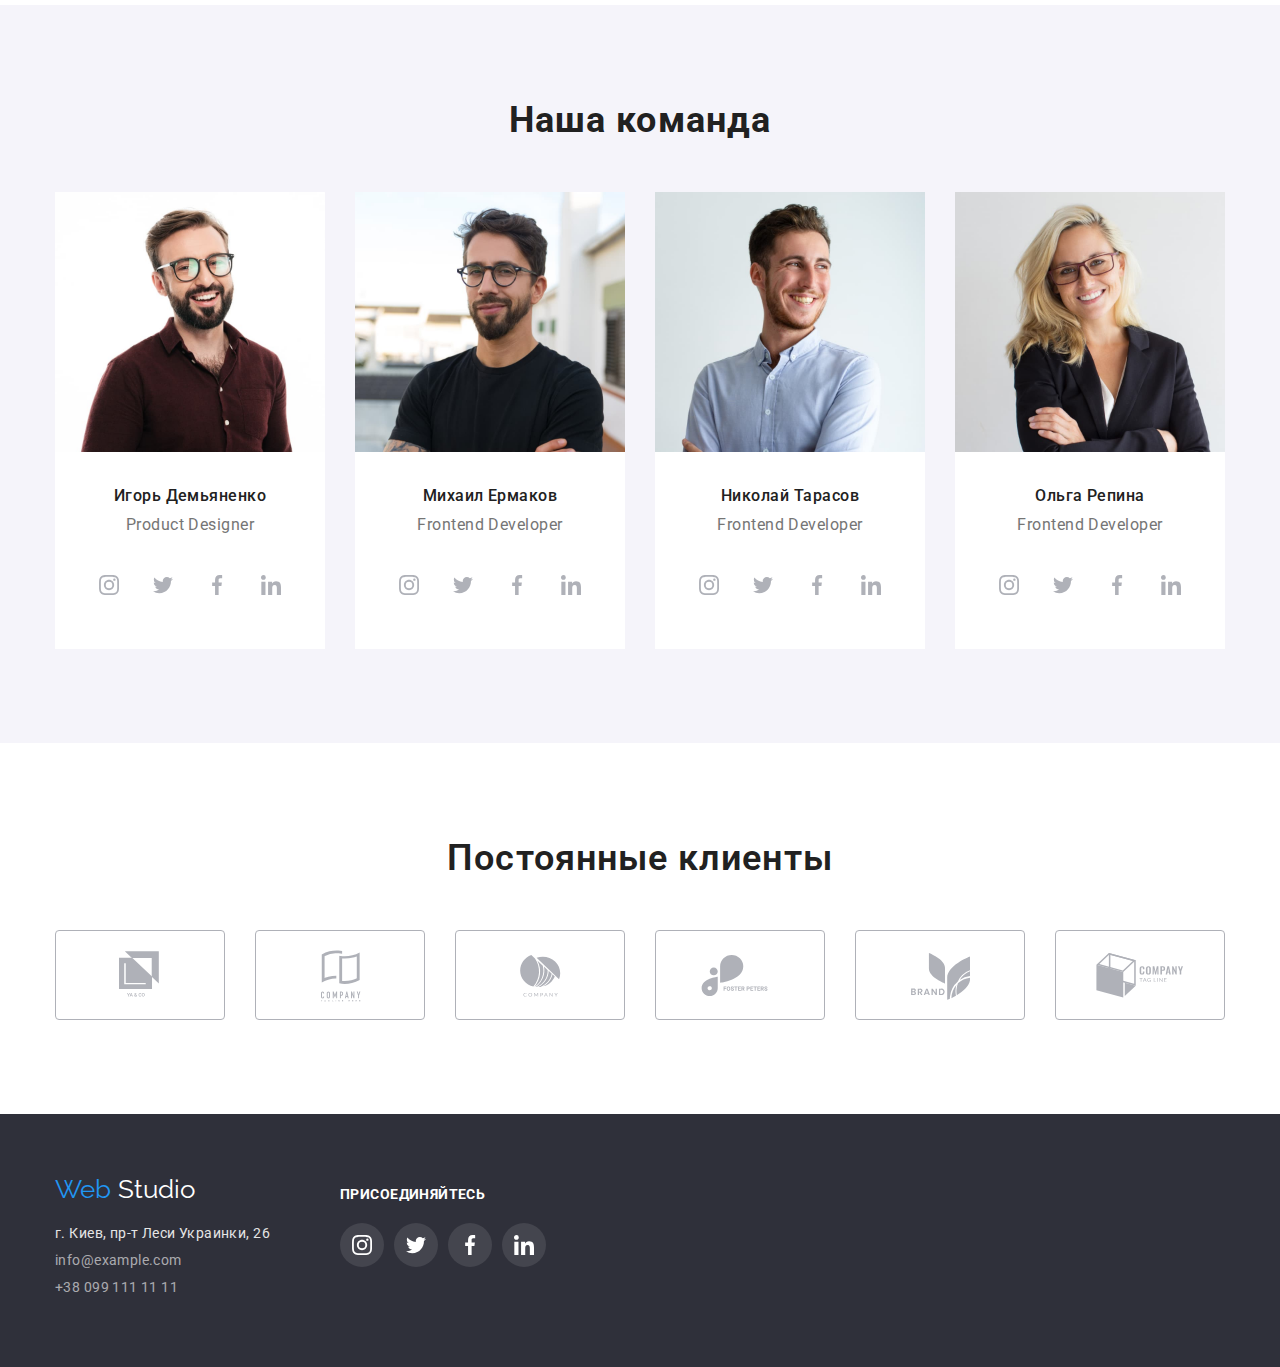
==== commit b22c801c: "hw 5 backdrop+animation" ====
--- a/index.html
+++ b/index.html
@@ -493,11 +493,14 @@
     </footer>
     <!-- modal+ backdrop -->
 
-    <div class="backdrop is-hidden" data-modal>
+    <div class="backdrop" data-modal>
       <div class="modal">
-        <button data-modal-close>
-          <svg class="icon-close-black" width="18" height="18">
-            <use href="./optim-svg/symbol-defs.svg#icon-close-black"></use>
+        <button class="button" data-modal-close>
+          <svg class="modal-close" width="18" height="18">
+            <use
+              class="icon-close-black"
+              href="./optim-svg/symbol-defs.svg#icon-close-black"
+            ></use>
           </svg>
         </button>
         <p></p>
--- a/css/style.css
+++ b/css/style.css
@@ -50,7 +50,7 @@
   font-family: Roboto, sans-serif;
   color: var(--main-text-color);
 }
-button {
+.order-button {
   cursor: pointer;
   border-radius: 4px;
 }
@@ -475,11 +475,9 @@
 .partner-logotyp + .partner-logotyp {
   margin-left: 30px;
 }
+
 .logotyp {
   display: inline-block;
-}
-
-.logotyp {
   box-sizing: border-box;
   height: 90px;
   width: 170px;
@@ -539,6 +537,7 @@
 .filter-butons button {
   padding: 6px 22px;
   border: 0px;
+  border-radius: 4px;
 }
 .button-item + .button-item {
   margin-left: 9px;
@@ -571,6 +570,8 @@
 .portfolio-filter button:hover {
   background-color: var(--accent-color);
   color: var(--primary-white-color);
+  box-shadow: 0px 3px 1px rgba(0, 0, 0, 0.1), 0px 1px 2px rgba(0, 0, 0, 0.08),
+    0px 2px 2px rgba(0, 0, 0, 0.12);
 }
 /* portfolio-items */
 .portfolio-items h3 {
@@ -637,18 +638,36 @@
 .backdrop.is-hidden {
   opacity: 0;
   pointer-events: none;
-  transition: opacity 250ms cubic-bezier(0.4, 0, 0.2, 1);
+}
+.backdrop.is-hidden .modal {
+  transform: translate(-50%, -50%) scale(1.1);
 }
 .modal {
   position: absolute;
   top: 50%;
   left: 50%;
-  transform: translate(-50%, -50%);
   min-width: 528px;
   min-height: 581px;
-  padding: 8px;
   background-color: var(--primary-white-color);
+  transform: translate(-50%, -50%) scale(1);
+  transition: transform 250ms cubic-bezier(0.4, 0, 0.2, 1);
+
   box-shadow: 0px 1px 3px rgba(0, 0, 0, 0.12), 0px 1px 1px rgba(0, 0, 0, 0.14),
     0px 2px 1px rgba(0, 0, 0, 0.2);
-  border-radius: 4px;
-}
+}
+
+.modal-close {
+  display: flex;
+  height: 30px;
+  width: 30px;
+}
+
+.backdrop button {
+  display: flex;
+  border-radius: 100%;
+  padding: 6px;
+  border: 1px solid rgba(0, 0, 0, 0.1);
+  margin-left: 476px;
+  margin-top: 6px;
+  flex-direction: row;
+}
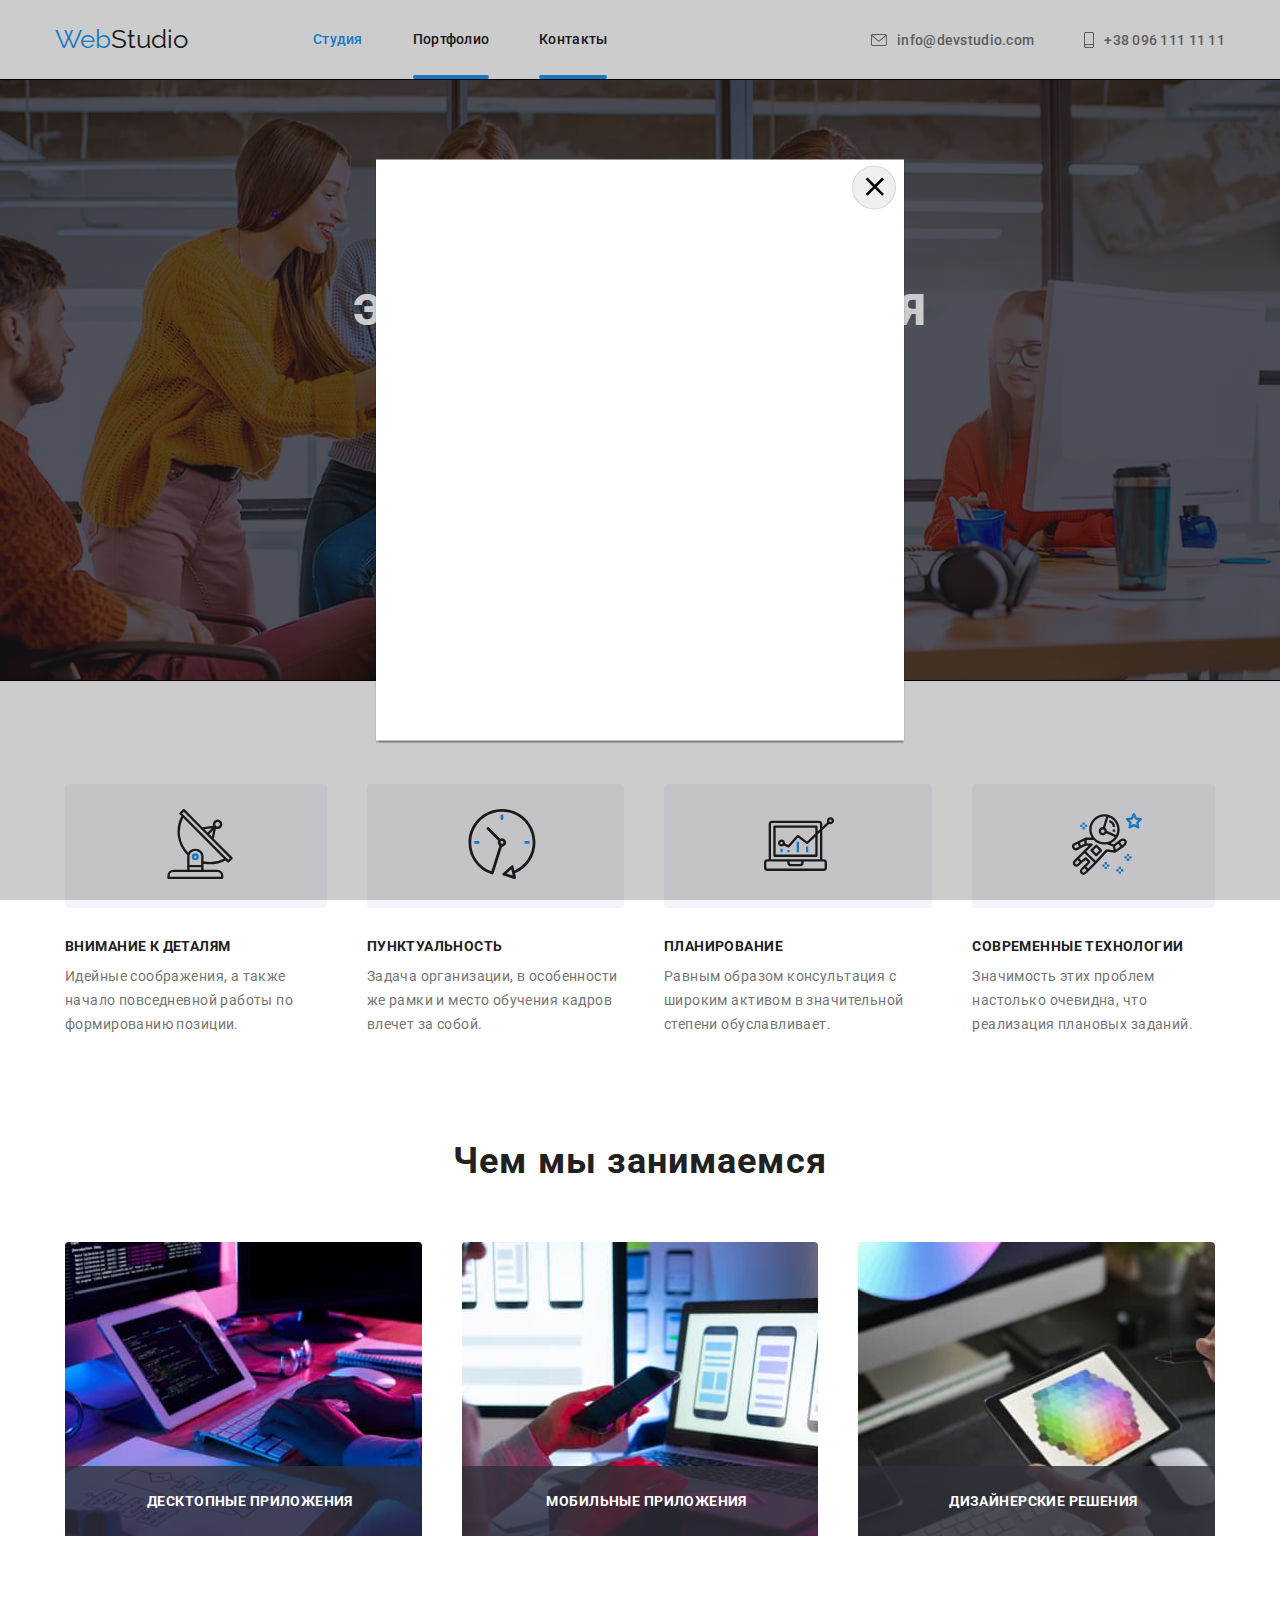
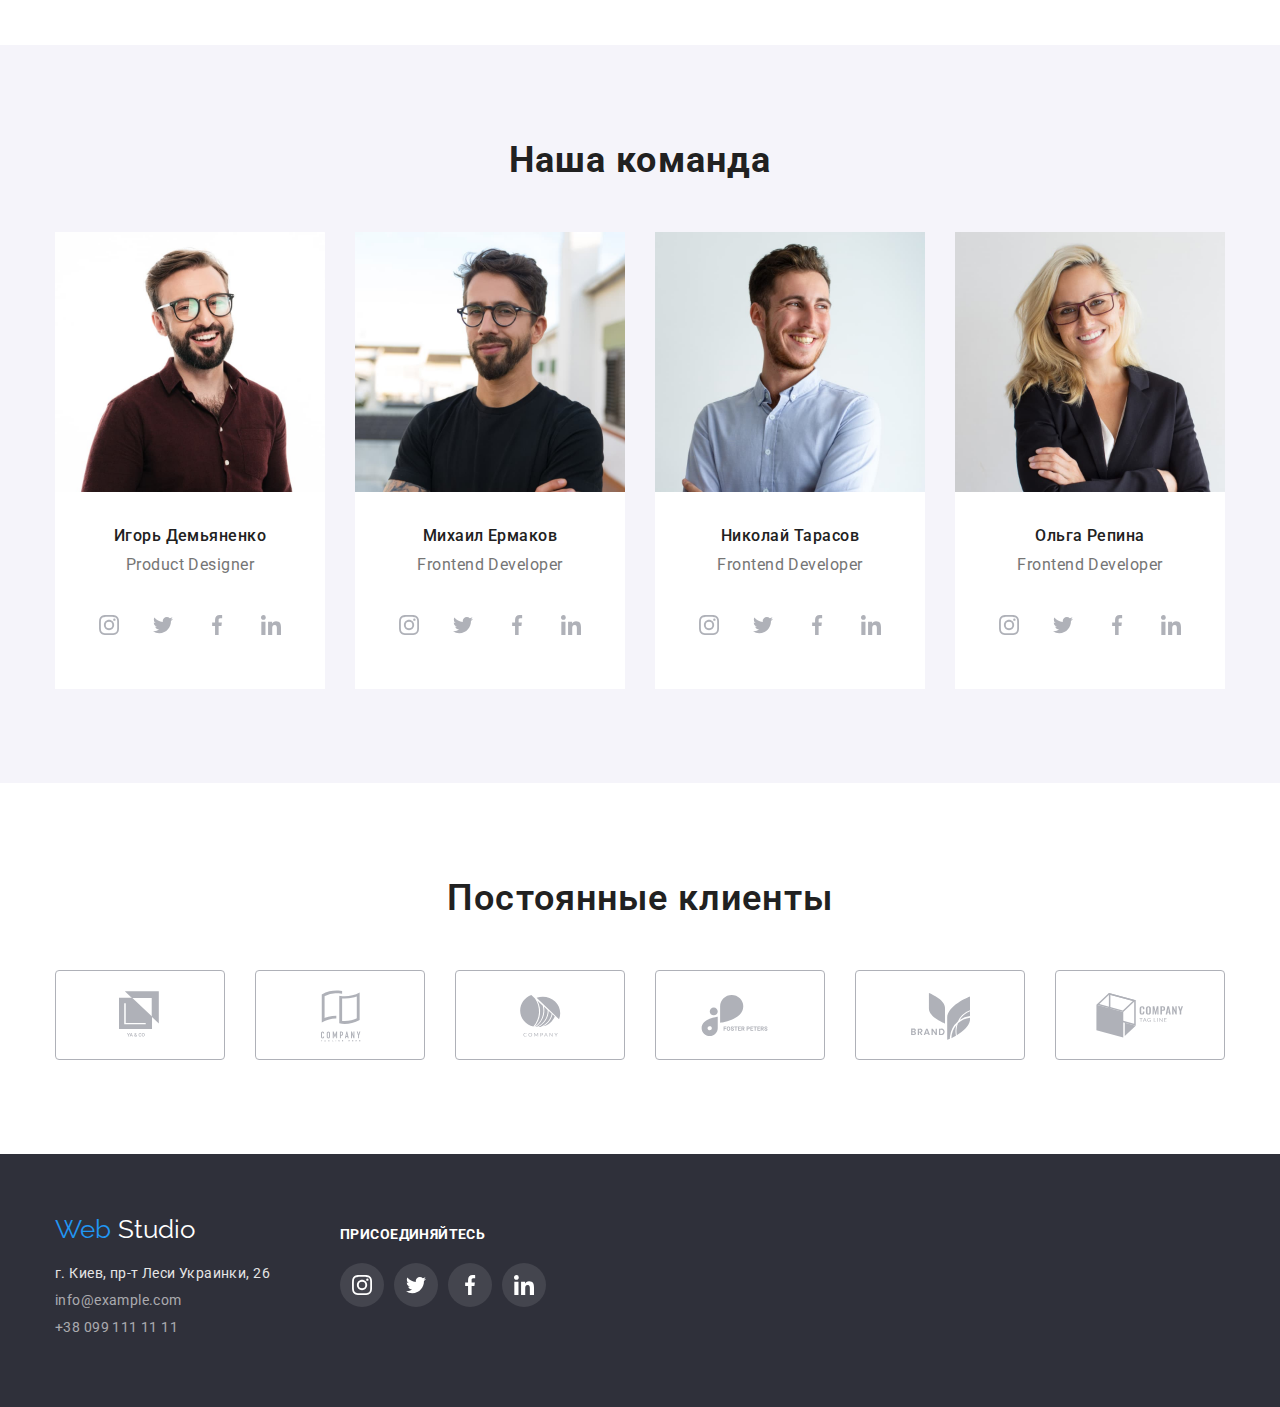
==== commit ec916246: "hw 5 main finish+-" ====
--- a/index.html
+++ b/index.html
@@ -135,12 +135,15 @@
           <ul class="work-images">
             <li class="item">
               <img src="./images/img.jpg" alt="пишем код" width="370" />
+              <p class="work-activity">Десктопные приложения</p>
             </li>
             <li class="item">
               <img src="./images/img1.jpg" alt="создаём макет" width="370" />
+              <p class="work-activity">Мобильные приложения</p>
             </li>
             <li class="item">
               <img src="./images/img2.jpg" alt="рисуем дизайн" width="370" />
+              <p class="work-activity">Дизайнерские решения</p>
             </li>
           </ul>
         </div>
@@ -495,7 +498,7 @@
 
     <div class="backdrop" data-modal>
       <div class="modal">
-        <button class="button" data-modal-close>
+        <button class="button" type="button" data-modal-close>
           <svg class="modal-close" width="18" height="18">
             <use
               class="icon-close-black"
--- a/css/style.css
+++ b/css/style.css
@@ -110,14 +110,14 @@
   left: 0;
   border-radius: 2px;
   height: 4px;
-  opacity: 0;
+  opacity: 1;
   transition: opacity var(--animation-duration) var(--animation-type);
   background-color: var(--accent-color);
 }
 .curent-link .header-link::after,
 .header-link:focus::after,
 .header-link:hover::after {
-  opacity: 1;
+  opacity: 0;
 }
 .curent-link {
   color: var(--accent-color);
@@ -244,6 +244,9 @@
   background-color: rgba(255, 255, 255, 0.1);
   padding: 12px;
   border-radius: 50%;
+  transition-property: background-color;
+  transition-duration: 250ms;
+  transition-timing-function: cubic-bezier(0.4, 0, 0.2, 1);
 }
 
 .footer-accent:hover .social-background,
@@ -389,7 +392,29 @@
 .work-images .item + .item {
   margin-left: 30px;
 }
-
+.item {
+  position: relative;
+  margin: 10px;
+  border-radius: 4px;
+  overflow: hidden;
+}
+.work-activity {
+  position: absolute;
+  top: 224px;
+  height: 70px;
+  width: 370px;
+  margin: 0;
+  padding-top: 27px;
+  font-size: 14px;
+  line-height: 1.2;
+  letter-spacing: 0.03em;
+  text-align: center;
+  text-transform: uppercase;
+  font-weight: 700;
+  color: #ffffff;
+  background-color: rgba(47, 48, 58, 0.8);
+}
+/* team */
 .team-images {
   background-color: var(--second-background-color);
   padding: 94px 0;
@@ -403,7 +428,7 @@
   text-align: center;
   margin-bottom: 50px;
 }
-/* team */
+
 .team-images h3 {
   color: var(--title-text-color);
   font-weight: 500;
@@ -433,6 +458,9 @@
   fill: #afb1b8;
   padding: 12px;
   border-radius: 50%;
+  transition-property: fill border-color background-color;
+  transition-duration: 250ms;
+  transition-timing-function: cubic-bezier(0.4, 0, 0.2, 1);
 }
 .socials {
   display: flex;
@@ -484,6 +512,9 @@
   border-radius: 4px;
   border: 1px solid #afb1b8;
   fill: #afb1b8;
+  transition-property: fill border;
+  transition-duration: 250ms;
+  transition-timing-function: cubic-bezier(0.4, 0, 0.2, 1);
 }
 .logo-1 {
   padding: 20px 63px;
@@ -548,7 +579,9 @@
     0px 2px 2px rgba(0, 0, 0, 0.12);
 }
 .button-item {
-  transition: color var(--animation-duration) var(--animation-type);
+  ransition-property: fill border;
+  transition-duration: 250ms;
+  transition-timing-function: cubic-bezier(0.4, 0, 0.2, 1);
 }
 .galeria-images {
   display: flex;
@@ -565,6 +598,9 @@
   font-size: 16px;
   line-height: 1.6;
   letter-spacing: 0.03em;
+  transition-property: background-color color box-shadow;
+  transition-duration: 250ms;
+  transition-timing-function: cubic-bezier(0.4, 0, 0.2, 1);
 }
 .portfolio-filter button:focus,
 .portfolio-filter button:hover {
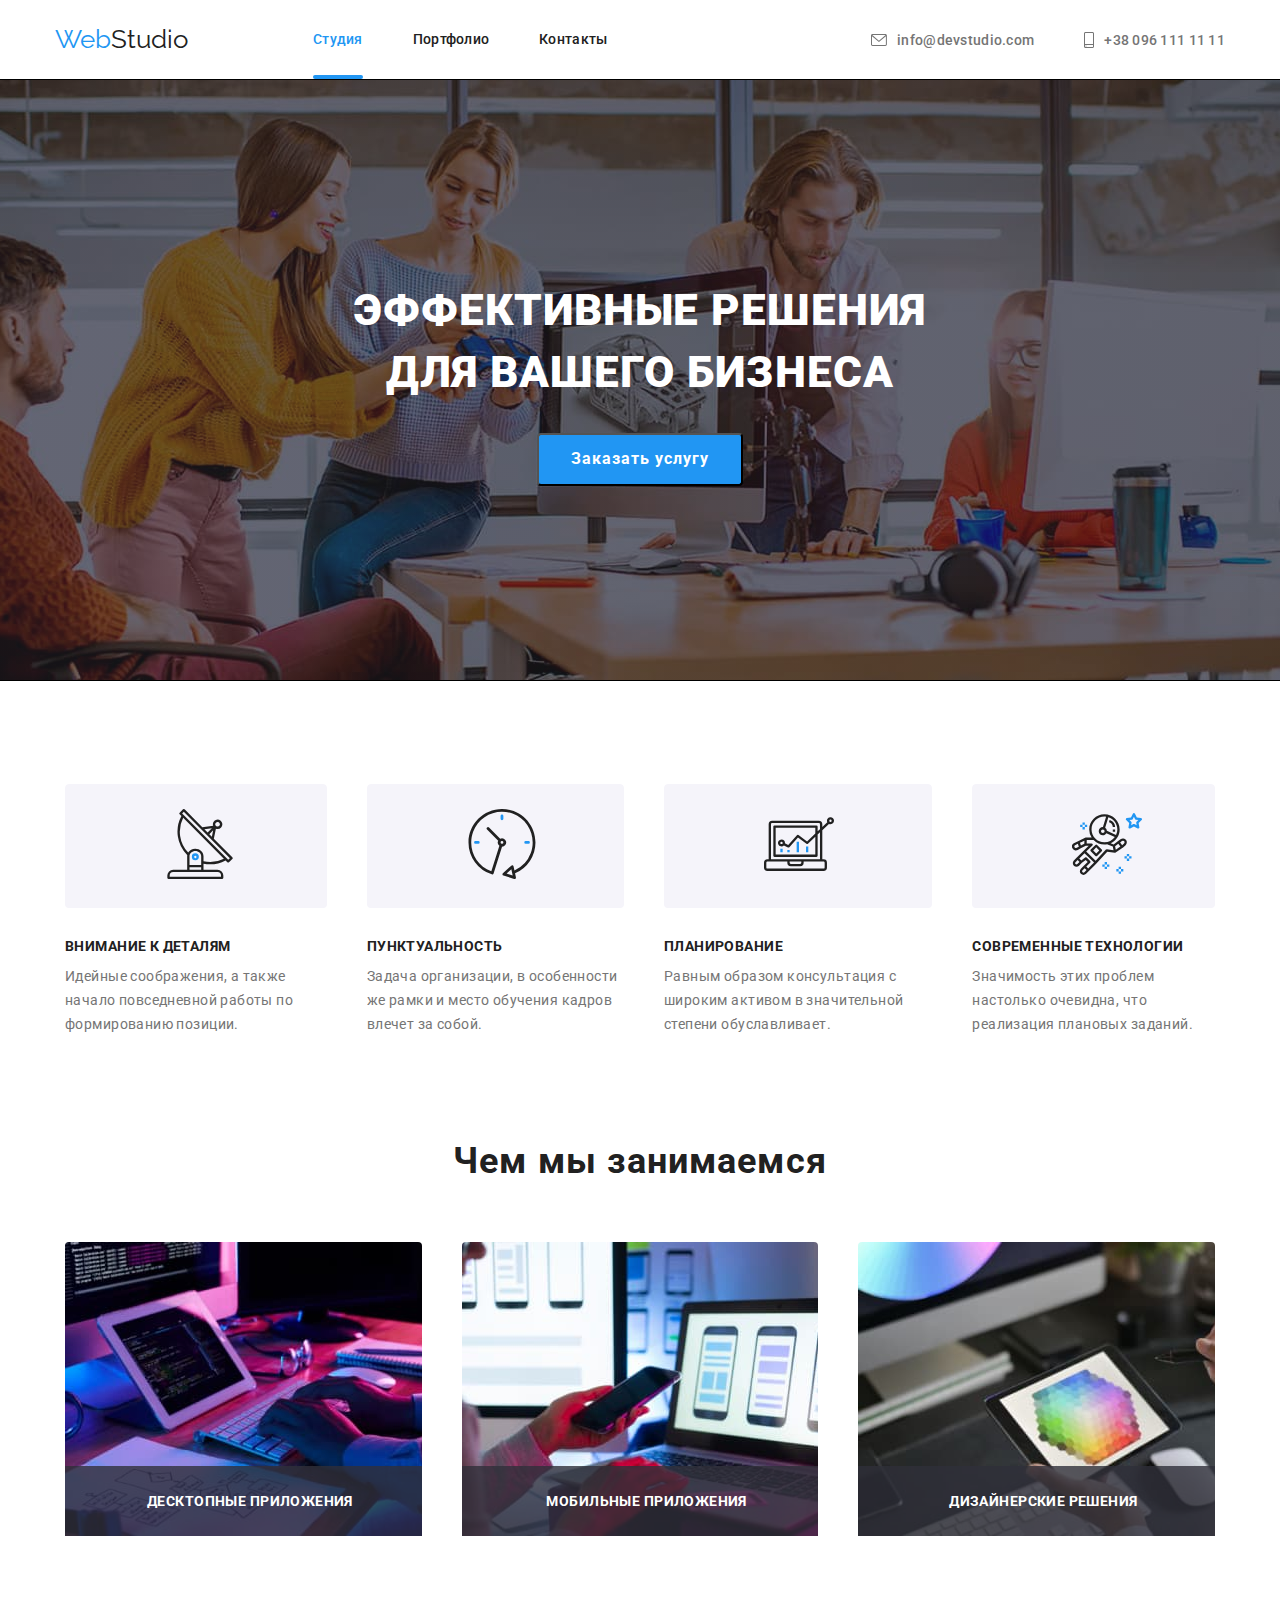
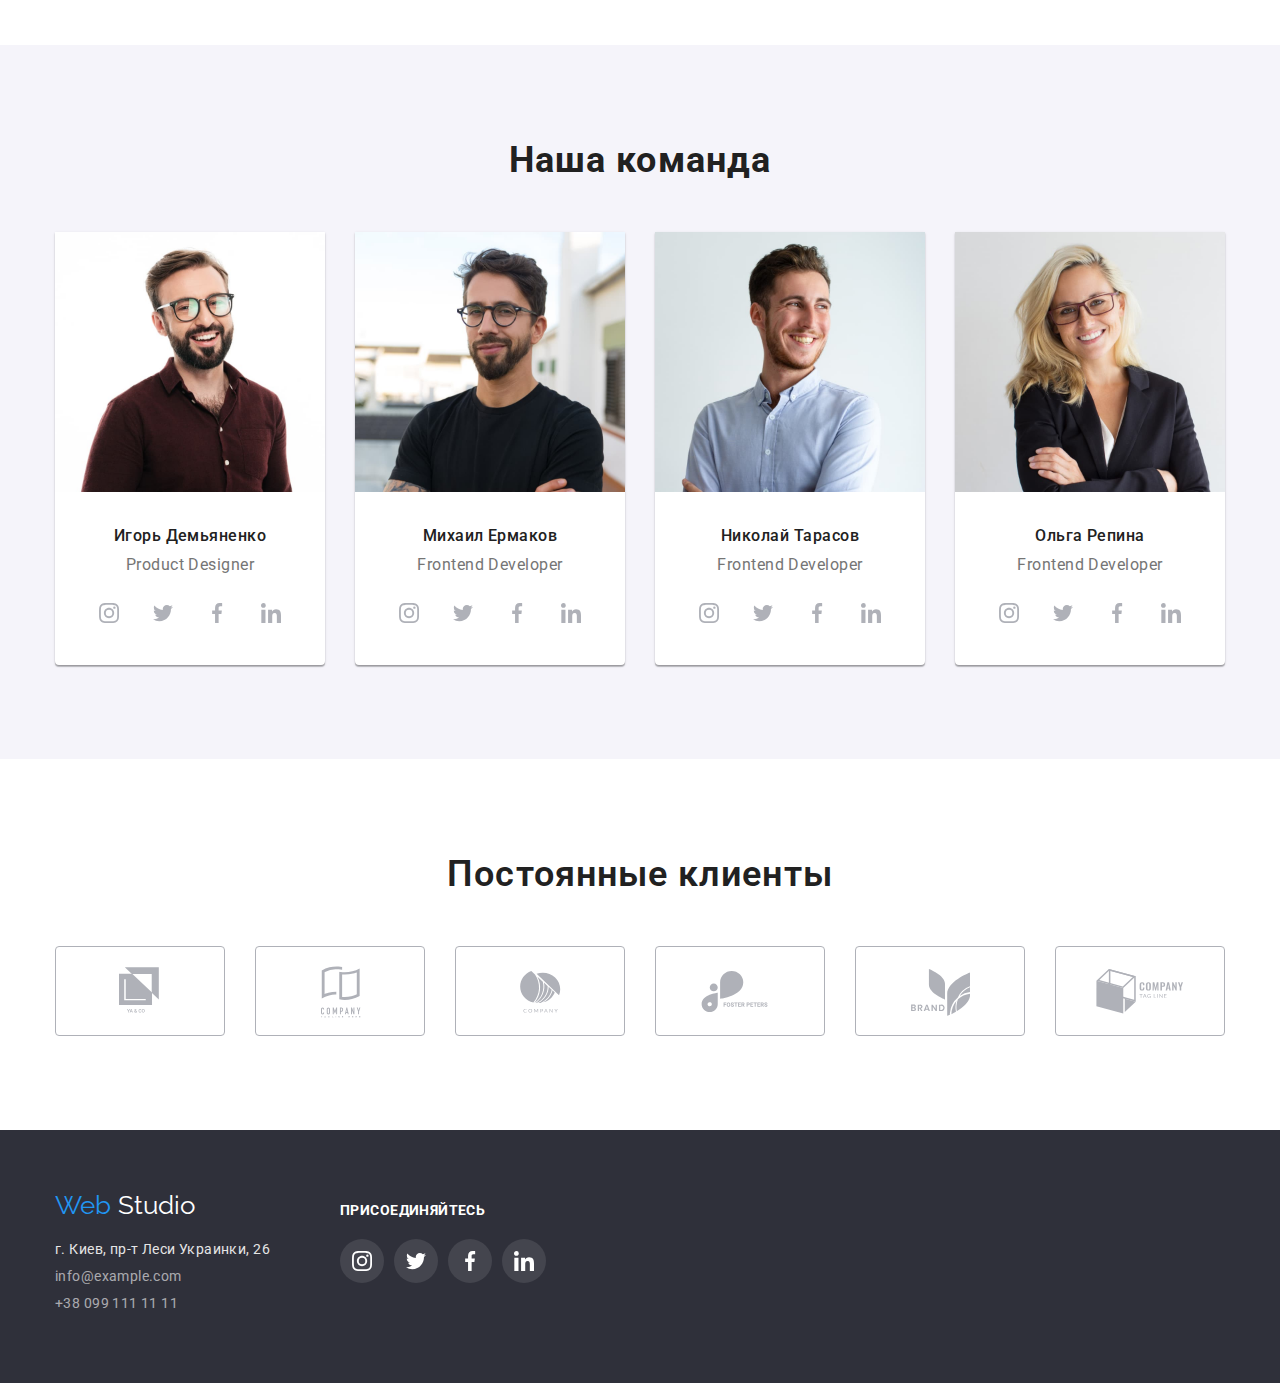
==== commit 9dd39074: "hw 5 alpha 0.6" ====
--- a/index.html
+++ b/index.html
@@ -496,7 +496,7 @@
     </footer>
     <!-- modal+ backdrop -->
 
-    <div class="backdrop" data-modal>
+    <div class="backdrop is-hidden" data-modal>
       <div class="modal">
         <button class="button" type="button" data-modal-close>
           <svg class="modal-close" width="18" height="18">
--- a/css/style.css
+++ b/css/style.css
@@ -110,14 +110,14 @@
   left: 0;
   border-radius: 2px;
   height: 4px;
-  opacity: 1;
+  opacity: 0;
   transition: opacity var(--animation-duration) var(--animation-type);
   background-color: var(--accent-color);
 }
 .curent-link .header-link::after,
 .header-link:focus::after,
 .header-link:hover::after {
-  opacity: 0;
+  opacity: 1;
 }
 .curent-link {
   color: var(--accent-color);
@@ -451,14 +451,17 @@
 }
 .team-item {
   text-align: center;
+  border-radius: 0px 0px 4px 4px;
   background-color: var(--primary-white-color);
+  box-shadow: 0px 1px 3px rgba(0, 0, 0, 0.12), 0px 1px 1px rgba(0, 0, 0, 0.14),
+    0px 2px 1px rgba(0, 0, 0, 0.2);
 }
 .social {
   display: flex;
   fill: #afb1b8;
   padding: 12px;
   border-radius: 50%;
-  transition-property: fill border-color background-color;
+  transition-property: fill, background-color;
   transition-duration: 250ms;
   transition-timing-function: cubic-bezier(0.4, 0, 0.2, 1);
 }
@@ -466,7 +469,7 @@
   display: flex;
   justify-content: center;
   align-items: center;
-  padding: 28px 0 42px;
+  padding: 16px 32px 30px;
 }
 
 .social-radius:not(:last-child) {
@@ -482,7 +485,6 @@
 .social-radius:focus {
   background-color: var(--accent-color);
   fill: var(--primary-white-color);
-  border-color: var(--accent-color);
 }
 .link-1,
 .link-2,
@@ -512,7 +514,7 @@
   border-radius: 4px;
   border: 1px solid #afb1b8;
   fill: #afb1b8;
-  transition-property: fill border;
+  transition-property: fill, border;
   transition-duration: 250ms;
   transition-timing-function: cubic-bezier(0.4, 0, 0.2, 1);
 }
@@ -579,14 +581,11 @@
     0px 2px 2px rgba(0, 0, 0, 0.12);
 }
 .button-item {
-  ransition-property: fill border;
+  transition-property: fill, border;
   transition-duration: 250ms;
   transition-timing-function: cubic-bezier(0.4, 0, 0.2, 1);
 }
-.galeria-images {
-  display: flex;
-  align-items: center;
-}
+
 .hero {
   background-color: var(--primary-white-color);
   padding: 94px 0;
@@ -598,7 +597,7 @@
   font-size: 16px;
   line-height: 1.6;
   letter-spacing: 0.03em;
-  transition-property: background-color color box-shadow;
+  transition-property: background-color, color, box-shadow;
   transition-duration: 250ms;
   transition-timing-function: cubic-bezier(0.4, 0, 0.2, 1);
 }
@@ -627,15 +626,17 @@
 .portfolio-items {
   display: flex;
   flex-wrap: wrap;
+  background-color: var(--primary-white-color);
 }
 .galeria-images {
-  border: 1px solid #eeeeee;
+  display: flex;
+  align-items: center;
   width: 370px;
   margin-right: 30px;
   margin-bottom: 30px;
 }
 /* ховає обводку при фокусі в галереї */
-.galeria-images:active,
+.galeria-images a:active,
 :hover,
 :focus {
   outline: 0;
@@ -646,6 +647,7 @@
   box-shadow: 0px 1px 1px rgba(0, 0, 0, 0.12), 0px 4px 4px rgba(0, 0, 0, 0.06),
     1px 4px 6px rgba(0, 0, 0, 0.16);
 }
+
 .galeria-images:nth-child(3n) {
   margin-right: 0;
 }
@@ -654,9 +656,42 @@
 }
 .foto-discription {
   padding: 20px 24px;
+  position: relative;
+  background-color: var(--primary-white-color);
+  border: 1px solid #eeeeee;
 }
 .foto-discription h3 {
   margin-bottom: 4px;
+}
+.galeria-images__thumb {
+  display: flex;
+  position: relative;
+  overflow: hidden;
+}
+.galeria-images__thumb p {
+  position: absolute;
+  height: 100%;
+  width: 100%;
+  padding-top: 63px;
+  padding-left: 24px;
+  padding-right: 24px;
+  font-weight: 400;
+  font-size: 18px;
+  line-height: 1.5;
+  letter-spacing: 0.03em;
+  border: 1px solid #eeeeee;
+  background-color: rgba(33, 150, 243, 0.9);
+  color: var(--primary-white-color);
+  transform: translateY(100%);
+  opacity: 0;
+  transition: transform 250ms cubic-bezier(0.4, 0, 0.2, 1),
+    opacity 250ms cubic-bezier(0.4, 0, 0.2, 1);
+}
+.galeria-images a:focus .galeria-images__thumb p,
+.galeria-images a:hover .galeria-images__thumb p {
+  transform: translateY(0);
+
+  opacity: 1;
 }
 
 /* modal+ backdrop */
@@ -675,7 +710,7 @@
   opacity: 0;
   pointer-events: none;
 }
-.backdrop.is-hidden .modal {
+.backdrop.is-hidden.modal {
   transform: translate(-50%, -50%) scale(1.1);
 }
 .modal {
@@ -684,12 +719,11 @@
   left: 50%;
   min-width: 528px;
   min-height: 581px;
+  box-shadow: 0px 1px 3px rgba(0, 0, 0, 0.12), 0px 1px 1px rgba(0, 0, 0, 0.14),
+    0px 2px 1px rgba(0, 0, 0, 0.2);
   background-color: var(--primary-white-color);
   transform: translate(-50%, -50%) scale(1);
   transition: transform 250ms cubic-bezier(0.4, 0, 0.2, 1);
-
-  box-shadow: 0px 1px 3px rgba(0, 0, 0, 0.12), 0px 1px 1px rgba(0, 0, 0, 0.14),
-    0px 2px 1px rgba(0, 0, 0, 0.2);
 }
 
 .modal-close {
